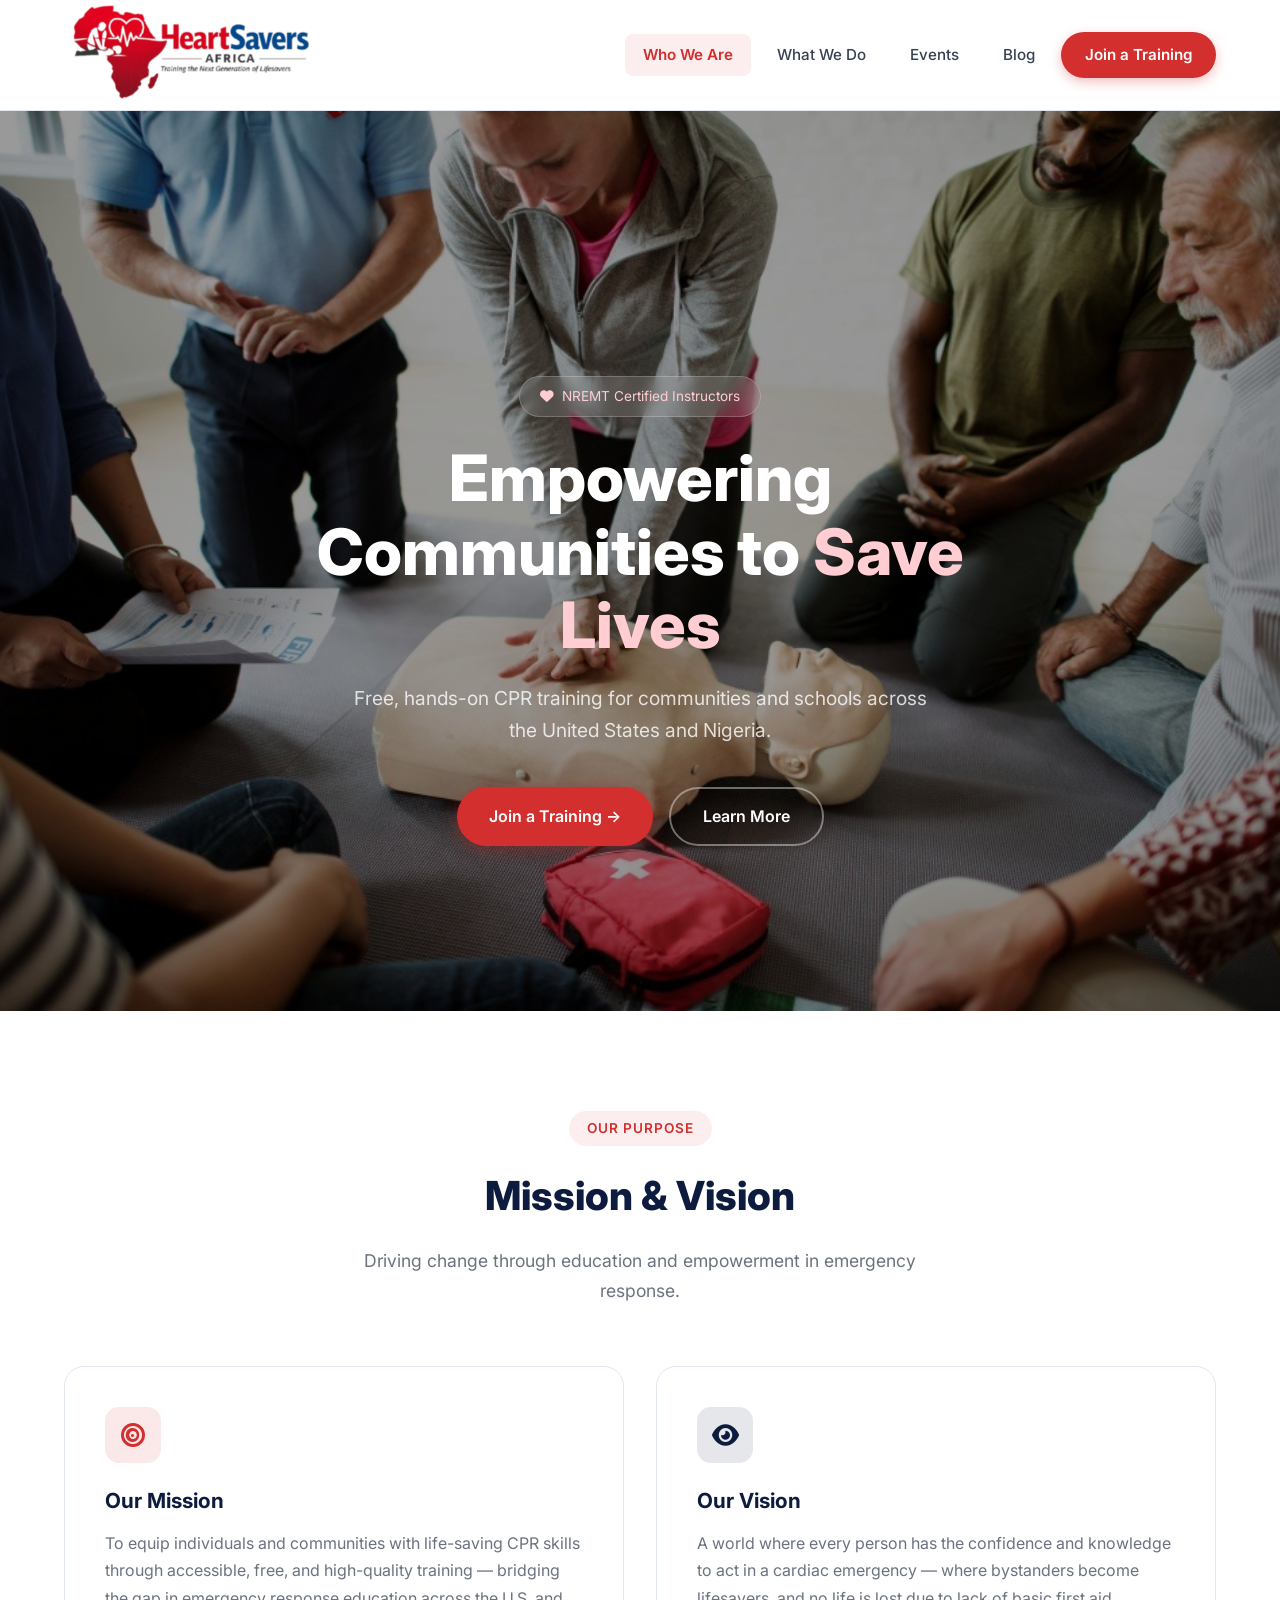
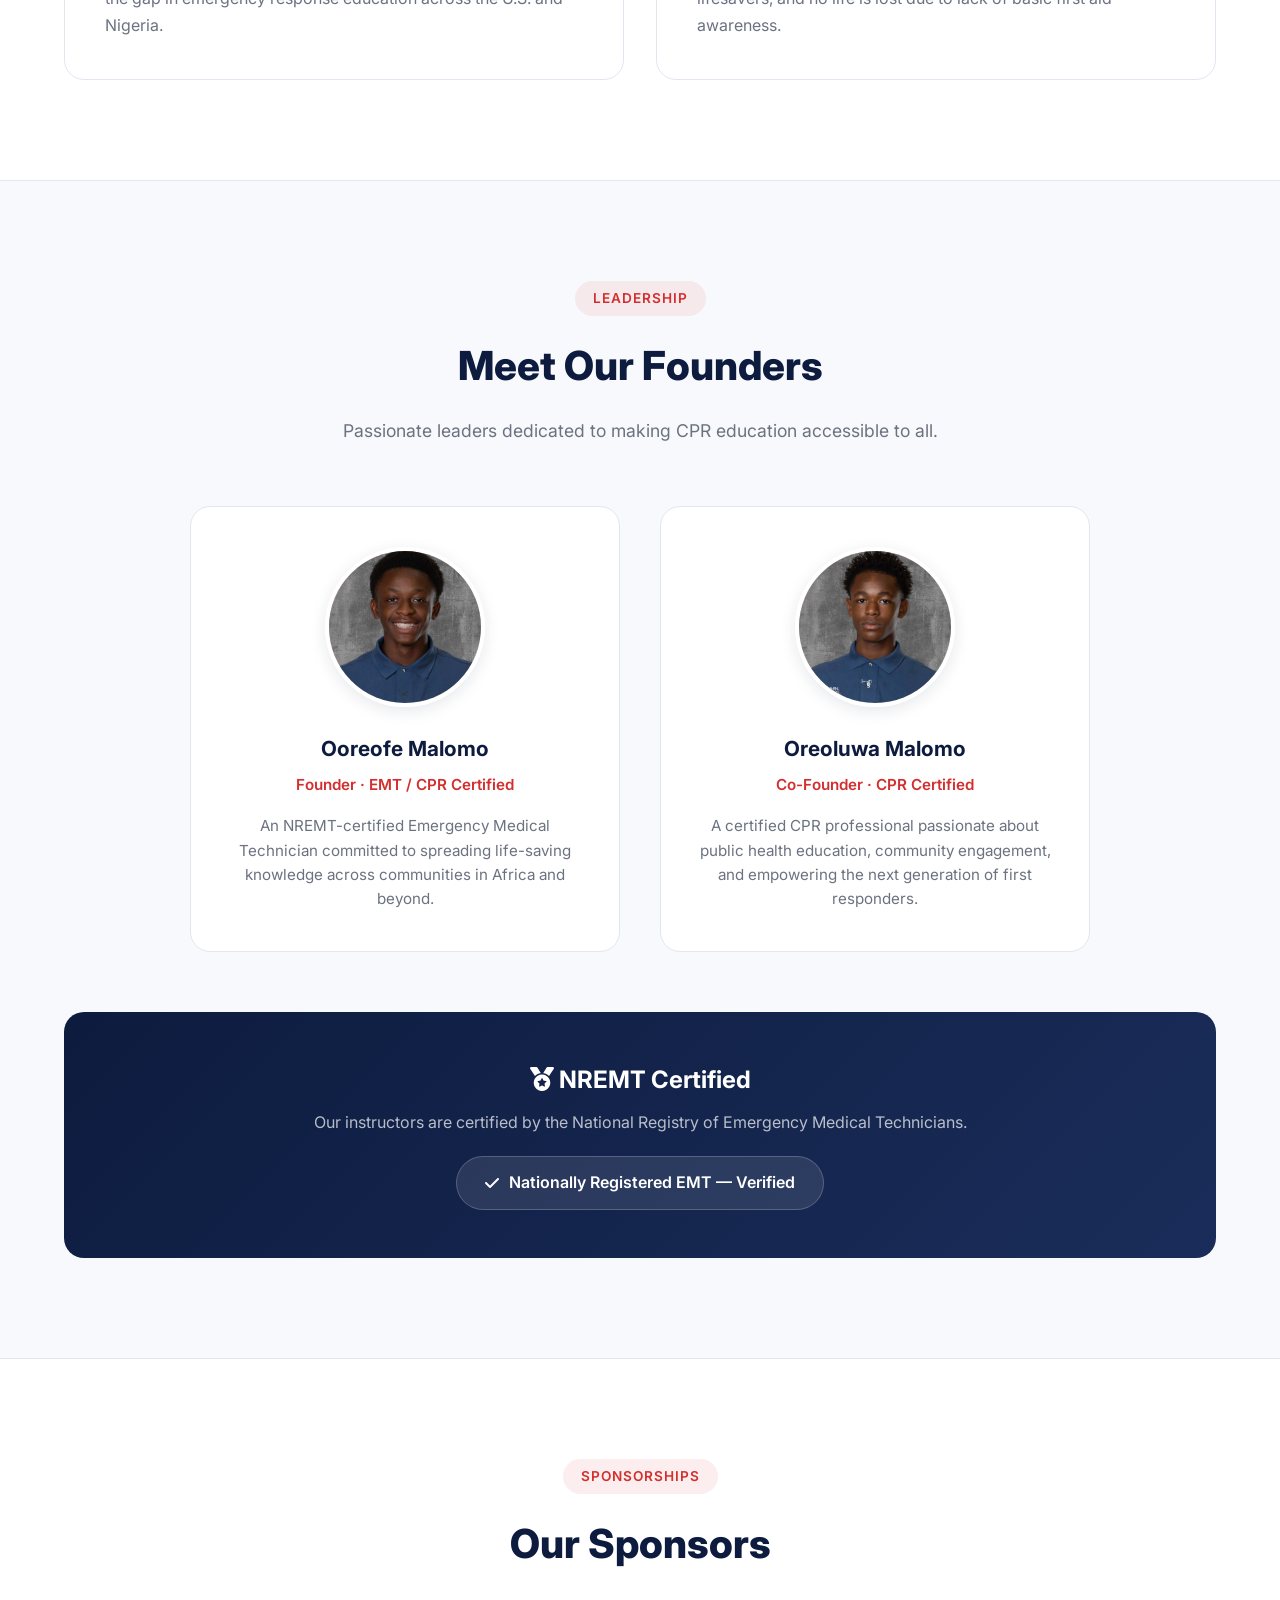
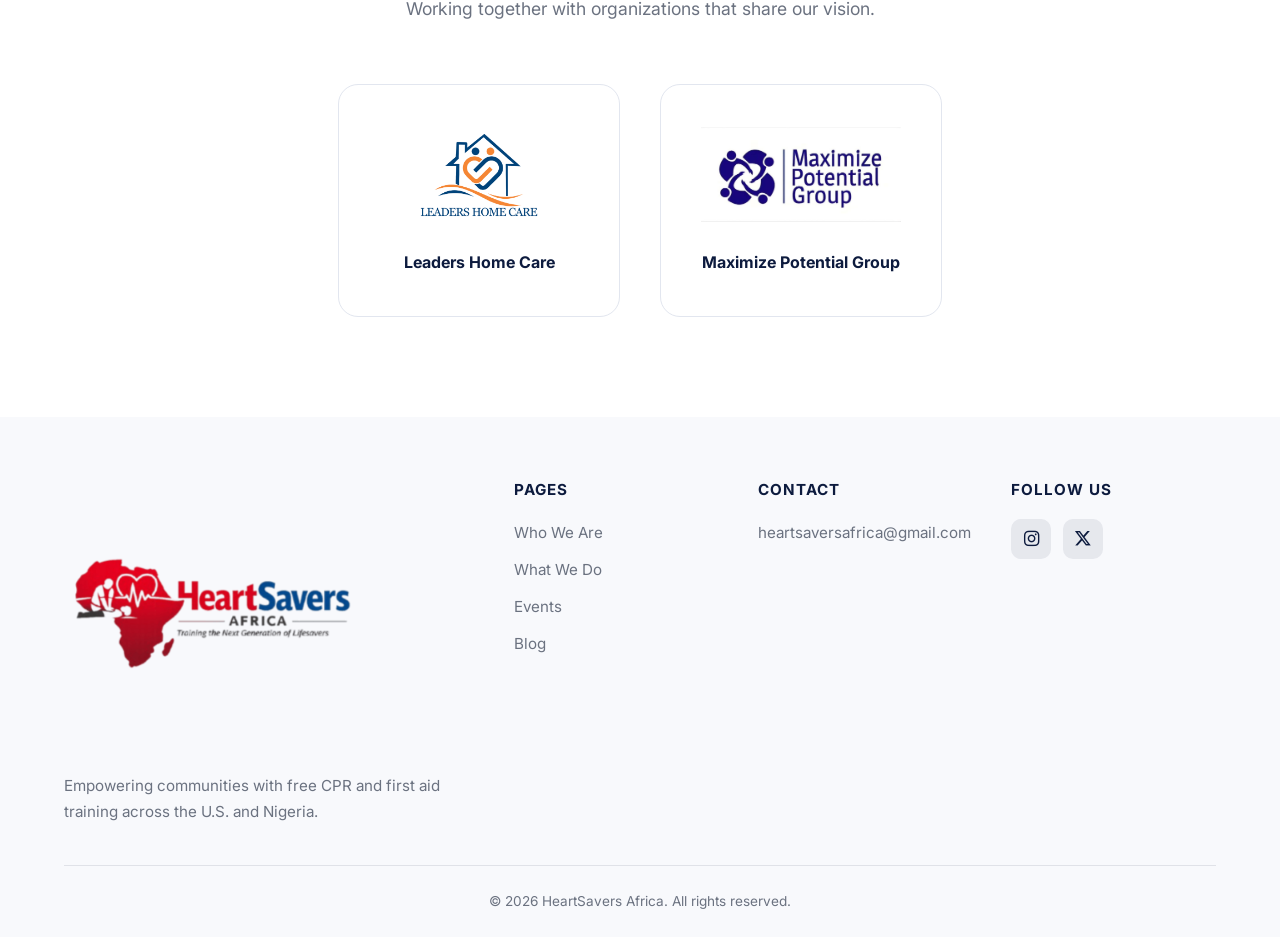
==== index.html @ 08adbbc7 "Update footer theme to light, increase logo sizes, update founder role" ====
<!DOCTYPE html>
<html lang="en">
<head>
  <meta charset="UTF-8">
  <meta name="viewport" content="width=device-width, initial-scale=1.0">
  <title>HeartSavers Africa — Empowering Communities to Save Lives</title>
  <meta name="description" content="HeartSavers Africa empowers communities with free CPR and first aid training across the U.S. and Nigeria. Join us in saving lives.">
  <link rel="stylesheet" href="css/style.css">
  <link rel="icon" href="assets/images/logo.png" type="image/png">
  <link rel="stylesheet" href="https://cdnjs.cloudflare.com/ajax/libs/font-awesome/6.5.2/css/all.min.css">
</head>
<body>

  <!-- NAVBAR -->
  <nav class="navbar" id="navbar">
    <div class="nav-container">
      <a href="index.html" class="nav-logo"><img src="assets/images/logo.png" alt="HeartSavers Africa Logo"></a>
      <div class="nav-links" id="navLinks">
        <a href="index.html" class="active">Who We Are</a>
        <a href="whatwedo.html">What We Do</a>
        <a href="events.html">Events</a>
        <a href="blog.html">Blog</a>
        <a href="events.html" class="nav-cta">Join a Training</a>
      </div>
      <button class="hamburger" id="hamburger" aria-label="Toggle menu">
        <span></span><span></span><span></span>
      </button>
    </div>
  </nav>
  <div class="mobile-overlay" id="mobileOverlay"></div>

  <!-- HERO -->
  <section class="hero" id="hero">
    <div class="hero-content">
      <div class="hero-badge"><i class="fa-solid fa-heart"></i> NREMT Certified Instructors</div>
      <h1>Empowering Communities to <span>Save Lives</span></h1>
      <p>Free, hands-on CPR training for communities and schools across the United States and Nigeria.</p>
      <div class="hero-buttons">
        <a href="events.html" class="btn btn-primary">Join a Training →</a>
        <a href="whatwedo.html" class="btn btn-outline">Learn More</a>
      </div>
    </div>
  </section>

  <!-- MISSION & VISION -->
  <section class="section" id="mission">
    <div class="container">
      <div class="section-header fade-up">
        <span class="label">Our Purpose</span>
        <h2>Mission & Vision</h2>
        <p>Driving change through education and empowerment in emergency response.</p>
      </div>
      <div class="mission-grid">
        <div class="mission-card fade-up">
          <div class="mission-icon red"><i class="fa-solid fa-bullseye"></i></div>
          <h3>Our Mission</h3>
          <p>To equip individuals and communities with life-saving CPR skills through accessible, free, and high-quality training — bridging the gap in emergency response education across the U.S. and Nigeria.</p>
        </div>
        <div class="mission-card fade-up">
          <div class="mission-icon navy"><i class="fa-solid fa-eye"></i></div>
          <h3>Our Vision</h3>
          <p>A world where every person has the confidence and knowledge to act in a cardiac emergency — where bystanders become lifesavers, and no life is lost due to lack of basic first aid awareness.</p>
        </div>
      </div>
    </div>
  </section>

  <!-- FOUNDERS -->
  <section class="section section-alt" id="founders">
    <div class="container">
      <div class="section-header fade-up">
        <span class="label">Leadership</span>
        <h2>Meet Our Founders</h2>
        <p>Passionate leaders dedicated to making CPR education accessible to all.</p>
      </div>
      <div class="founders-grid">
        <div class="founder-card fade-up">
          <div class="founder-photo">
            <img src="assets/images/Ooreofe2.jpg" alt="Ooreofe Malomo">
          </div>
          <h3>Ooreofe Malomo</h3>
          <div class="role">Founder · EMT / CPR Certified</div>
          <p>An NREMT-certified Emergency Medical Technician committed to spreading life-saving knowledge across communities in Africa and beyond.</p>
        </div>
        <div class="founder-card fade-up">
          <div class="founder-photo">
            <img src="assets/images/Ore2.jpg" alt="Oreoluwa Malomo">
          </div>
          <h3>Oreoluwa Malomo</h3>
          <div class="role">Co-Founder · CPR Certified</div>
          <p>A certified CPR professional passionate about public health education, community engagement, and empowering the next generation of first responders.</p>
        </div>
      </div>

      <!-- NREMT CERTIFICATION -->
      <div class="cert-banner fade-up">
        <h3><i class="fa-solid fa-medal"></i> NREMT Certified</h3>
        <p>Our instructors are certified by the National Registry of Emergency Medical Technicians.</p>
        <div class="cert-badge"><i class="fa-solid fa-check"></i> Nationally Registered EMT — Verified</div>
      </div>
    </div>
  </section>

  <!-- SPONSORS -->
  <section class="section" id="partners">
    <div class="container">
      <div class="section-header fade-up">
        <span class="label">Sponsorships</span>
        <h2>Our Sponsors</h2>
        <p>Working together with organizations that share our vision.</p>
      </div>
      <div class="partners-grid">
        <div class="partner-card fade-up">
          <div class="partner-logo">
            <img src="assets/images/leaders-homecare-logo.png" alt="Leaders Home Care Logo">
          </div>
          <h4>Leaders Home Care</h4>
        </div>
        <div class="partner-card fade-up">
          <div class="partner-logo">
            <img src="assets/images/mpg-logo.jpg" alt="Maximize Potential Group Logo">
          </div>
          <h4>Maximize Potential Group</h4>
        </div>
      </div>
    </div>
  </section>

  <!-- FOOTER -->
  <footer class="footer">
    <div class="container">
      <div class="footer-grid">
        <div class="footer-brand">
          <img src="assets/images/logo.png" alt="HeartSavers Africa">
          <p>Empowering communities with free CPR and first aid training across the U.S. and Nigeria.</p>
        </div>
        <div>
          <h4>Pages</h4>
          <ul>
            <li><a href="index.html">Who We Are</a></li>
            <li><a href="whatwedo.html">What We Do</a></li>
            <li><a href="events.html">Events</a></li>
            <li><a href="blog.html">Blog</a></li>
          </ul>
        </div>
        <div>
          <h4>Contact</h4>
          <ul>
            <li><a href="mailto:heartsaversafrica@gmail.com">heartsaversafrica@gmail.com</a></li>
          </ul>
        </div>
        <div>
          <h4>Follow Us</h4>
          <div class="social-links">
            <a href="https://www.instagram.com/heartsaversafrica/" target="_blank" rel="noopener noreferrer" aria-label="Instagram"><i class="fa-brands fa-instagram"></i></a>
            <a href="https://x.com/HeartSaversHQ" target="_blank" rel="noopener noreferrer" aria-label="Twitter/X"><i class="fa-brands fa-x-twitter"></i></a>
          </div>
        </div>
      </div>
      <div class="footer-bottom">
        <p>&copy; 2026 HeartSavers Africa. All rights reserved.</p>
      </div>
    </div>
  </footer>

  <script src="js/main.js"></script>
</body>
</html>
---- css/style.css ----
@import url('https://fonts.googleapis.com/css2?family=Inter:wght@300;400;500;600;700;800;900&display=swap');

:root {
  --red: #D32F2F;
  --red-dark: #B71C1C;
  --red-light: #FFCDD2;
  --navy: #0D1B3E;
  --navy-light: #1A2D5A;
  --white: #FFFFFF;
  --off-white: #F8F9FC;
  --gray-100: #F1F3F8;
  --gray-200: #E2E6EF;
  --gray-300: #C5CAD6;
  --gray-500: #6B7280;
  --gray-700: #374151;
  --shadow-sm: 0 1px 3px rgba(13,27,62,0.08);
  --shadow-md: 0 4px 16px rgba(13,27,62,0.1);
  --shadow-lg: 0 8px 32px rgba(13,27,62,0.12);
  --shadow-xl: 0 16px 48px rgba(13,27,62,0.16);
  --radius: 12px;
  --radius-lg: 20px;
  --transition: 0.3s cubic-bezier(0.4,0,0.2,1);
}

*, *::before, *::after {
   box-sizing: border-box;
   margin: 0;
   padding: 0; 
  }

html { 
  scroll-behavior: smooth; 
}

body {
  font-family: 'Inter', sans-serif;
  color: var(--navy);
  background: var(--white);
  line-height: 1.7;
  overflow-x: hidden;
}

a { 
   text-decoration: none;
   color: inherit;
   }

ul { 
  list-style: none; 
}

img {
   max-width: 100%;
   display: block;
   }

.container { 
  max-width: 1200px;
   margin: 0 auto;
    padding: 0 24px;
   }

/* ─── NAVBAR ─── */
.navbar {
  position: static;
  top: 0;
  left: 0;
  right: 0;
  z-index: 1000;
  background: rgba(255,255,255,0.92);
  backdrop-filter: blur(16px);
  border-bottom: 1px solid var(--gray-200);
  transition: var(--transition);
}

.navbar.scrolled {
   box-shadow: var(--shadow-md);
   }

.nav-container {
  max-width: 1200px;
  margin: 0 auto;
  padding: 0 24px;
  display: flex;
  align-items: center;
  justify-content: space-between;
  height: 110px;
}

.nav-logo img {
   height: 240px;
   width: auto;
}

.nav-links {
   display: flex;
   gap: 8px;
   align-items: center;
}

.nav-links a {
  padding: 8px 18px;
  border-radius: 8px;
  font-weight: 500;
  font-size: 0.95rem;
  color: var(--gray-700);
  transition: var(--transition);
  position: relative;
}

.nav-links a:hover {
   color: var(--red);
   background: var(--red-light);
  }

.nav-links a.active {
   color: var(--red);
   font-weight: 600;
   background: rgba(211,47,47,0.08);
  }

.nav-cta {
  background: var(--red);
  color: var(--white) !important;
  padding: 10px 24px !important;
  border-radius: 50px !important;
  font-weight: 600 !important;
  box-shadow: 0 4px 12px rgba(211,47,47,0.3);
}

.nav-cta:hover { 
  background: var(--red-dark) !important;
  transform: translateY(-1px);
 }

.hamburger {
  display: none;
  flex-direction: column;
  gap: 5px;
  cursor: pointer;
  background: none;
  border: none;
  padding: 8px;
  z-index: 1001;
}

.hamburger span {
  display: block;
  width: 24px;
  height: 2.5px;
  background: var(--navy);
  border-radius: 2px;
  transition: var(--transition);
}

.hamburger.active span:nth-child(1) {
  transform: rotate(45deg) translate(5px,5px);
}

.hamburger.active span:nth-child(2) {
   opacity: 0;
 }

.hamburger.active span:nth-child(3) {
   transform: rotate(-45deg) translate(5px,-5px);
}

/* ─── HERO ─── */
.hero {
  min-height: 100vh;
  display: flex;
  align-items: center;
  background: url('../assets/images/hero-cpr-training.jpg') center/cover no-repeat;
  position: relative;
  overflow: hidden;
  padding-top: 100px;
}

.hero::before {
  content: '';
  position: absolute;
  inset: 0;
  background: rgba(0,0,0,0.4);
}

.hero::after {
  display: none;
 }

.hero-content {
   position: relative;
   z-index: 2;
   text-align: center;
   max-width: 800px;
   margin: 0 auto;
   padding: 60px 24px;
}

.hero-badge {
  display: inline-flex;
  align-items: center;
  gap: 8px;
  background: rgba(255,255,255,0.12);
  border: 1px solid rgba(255,255,255,0.2);
  padding: 8px 20px;
  border-radius: 50px;
  font-size: 0.85rem;
  color: var(--red-light);
  margin-bottom: 24px;
  backdrop-filter: blur(8px);
}

.hero h1 {
  font-size: clamp(2.5rem, 5vw, 4rem);
  font-weight: 800;
  color: var(--white);
  line-height: 1.15;
  margin-bottom: 20px;
}

.hero h1 span {
   color: var(--red-light); 
  }

.hero p {
   font-size: 1.2rem;
   color: rgba(255,255,255,0.8);
   margin-bottom: 40px;
   max-width: 600px;
   margin-left: auto;
   margin-right: auto;
   }

.hero-buttons {
  display: flex;
  gap: 16px;
  justify-content: center;
  flex-wrap: wrap; 
}

/* ─── BUTTONS ─── */
.btn {
  display: inline-flex;
  align-items: center;
  gap: 8px;
  padding: 14px 32px;
  border-radius: 50px;
  font-weight: 600;
  font-size: 1rem;
  cursor: pointer;
  transition: var(--transition);
  border: none;
  font-family: inherit;
}

.btn-primary {
  background: var(--red); color: var(--white);
  box-shadow: 0 4px 16px rgba(211,47,47,0.35);
}
.btn-primary:hover { background: var(--red-dark); transform: translateY(-2px); box-shadow: 0 6px 24px rgba(211,47,47,0.4); }
.btn-outline {
  background: transparent; color: var(--white); border: 2px solid rgba(255,255,255,0.4);
}
.btn-outline:hover { background: rgba(255,255,255,0.1); border-color: var(--white); }
.btn-navy { background: var(--navy); color: var(--white); box-shadow: 0 4px 16px rgba(13,27,62,0.3); }
.btn-navy:hover { background: var(--navy-light); transform: translateY(-2px); }

/* ─── SECTIONS ─── */
.section { padding: 100px 0; border-bottom: 1px solid var(--gray-200); }
.section:last-of-type { border-bottom: none; }
.section-alt { background: var(--off-white); }
.section-header { text-align: center; margin-bottom: 60px; }
.section-header .label {
  display: inline-block; background: rgba(211,47,47,0.08); color: var(--red);
  padding: 6px 18px; border-radius: 50px; font-size: 0.85rem; font-weight: 600;
  margin-bottom: 16px; text-transform: uppercase; letter-spacing: 1px;
}
.section-header h2 { font-size: clamp(1.8rem, 3.5vw, 2.5rem); font-weight: 800; margin-bottom: 16px; }
.section-header p { color: var(--gray-500); font-size: 1.1rem; max-width: 600px; margin: 0 auto; }

/* ─── MISSION ─── */
.mission-grid { display: grid; grid-template-columns: 1fr 1fr; gap: 32px; }
.mission-card {
  background: var(--white); border-radius: var(--radius-lg); padding: 40px;
  border: 1px solid var(--gray-200); transition: var(--transition);
}
.mission-card:hover { transform: translateY(-4px); box-shadow: var(--shadow-lg); }
.mission-icon {
  width: 56px; height: 56px; border-radius: 14px; display: flex; align-items: center;
  justify-content: center; font-size: 1.5rem; margin-bottom: 20px;
}
.mission-icon.red { background: rgba(211,47,47,0.1); color: var(--red); }
.mission-icon.navy { background: rgba(13,27,62,0.1); color: var(--navy); }
.mission-card h3 { font-size: 1.3rem; font-weight: 700; margin-bottom: 12px; }
.mission-card p { color: var(--gray-500); }

/* ─── FOUNDERS ─── */
.founders-grid { display: grid; grid-template-columns: repeat(auto-fit, minmax(300px, 1fr)); gap: 40px; max-width: 900px; margin: 0 auto; }
.founder-card {
  background: var(--white); border: 1px solid var(--gray-200); border-radius: var(--radius-lg);
  padding: 40px 32px; text-align: center; transition: var(--transition);
  display: flex; flex-direction: column; align-items: center;
}
.founder-card:hover { transform: translateY(-6px); box-shadow: var(--shadow-lg); border-color: var(--navy-light); }
.founder-photo {
  width: 160px; height: 160px; border-radius: 50%; margin: 0 auto 24px;
  background: linear-gradient(135deg, var(--red-light), var(--gray-200));
  display: flex; align-items: center; justify-content: center;
  border: 4px solid var(--white); box-shadow: var(--shadow-md);
  overflow: hidden;
}
.founder-photo img {
  width: 100%; height: 100%; object-fit: cover;
}
.founder-card h3 { font-size: 1.3rem; font-weight: 700; margin-bottom: 6px; color: var(--navy); }
.founder-card .role { color: var(--red); font-weight: 600; font-size: 0.95rem; margin-bottom: 16px; }
.founder-card p { color: var(--gray-500); font-size: 0.95rem; line-height: 1.6; }

/* ─── NREMT BADGE ─── */
.cert-banner {
  background: linear-gradient(135deg, var(--navy), var(--navy-light));
  border-radius: var(--radius-lg); padding: 48px; text-align: center; color: var(--white);
  margin-top: 60px;
}
.cert-banner h3 { font-size: 1.5rem; margin-bottom: 8px; }
.cert-banner p { color: rgba(255,255,255,0.7); }
.cert-badge {
  display: inline-flex; align-items: center; gap: 10px;
  background: rgba(255,255,255,0.1); border: 1px solid rgba(255,255,255,0.2);
  padding: 12px 28px; border-radius: 50px; margin-top: 20px; font-weight: 600;
}

/* ─── PARTNERS ─── */
.partners-grid { display: flex; gap: 40px; justify-content: center; flex-wrap: wrap; }
.partner-card {
  background: var(--white); border: 1px solid var(--gray-200); border-radius: var(--radius-lg);
  padding: 40px; text-align: center; transition: var(--transition); min-width: 280px;
  display: flex; flex-direction: column; align-items: center; justify-content: center;
}
.partner-card:hover { transform: translateY(-6px); box-shadow: var(--shadow-lg); border-color: var(--navy-light); }
.partner-logo {
  height: 100px; width: 200px; margin: 0 auto 24px;
  display: flex; align-items: center; justify-content: center;
}
.partner-logo img {
  max-width: 100%; max-height: 100%; object-fit: contain;
}
.partner-card h4 { font-weight: 700; color: var(--navy); }

/* ─── FEATURE CARDS ─── */
.features-grid { display: grid; grid-template-columns: repeat(3, 1fr); gap: 28px; }
.feature-card {
  background: var(--white); border: 1px solid var(--gray-200); border-radius: var(--radius-lg);
  padding: 36px; text-align: center; transition: var(--transition); position: relative; overflow: hidden;
}
.feature-card::before {
  content: ''; position: absolute; top: 0; left: 0; right: 0; height: 4px;
  background: linear-gradient(90deg, var(--red), var(--navy));
  transform: scaleX(0); transition: var(--transition); transform-origin: left;
}
.feature-card:hover::before { transform: scaleX(1); }
.feature-card:hover { transform: translateY(-6px); box-shadow: var(--shadow-lg); }
.feature-icon {
  width: 64px; height: 64px; border-radius: 16px;
  background: linear-gradient(135deg, rgba(211,47,47,0.1), rgba(13,27,62,0.05));
  display: flex; align-items: center; justify-content: center;
  margin: 0 auto 20px; font-size: 1.8rem;
}
.feature-card h3 { font-size: 1.15rem; font-weight: 700; margin-bottom: 10px; }
.feature-card p { color: var(--gray-500); font-size: 0.95rem; }

/* ─── NOTICE ─── */
.notice-box {
  background: rgba(211,47,47,0.05); border: 2px solid rgba(211,47,47,0.15);
  border-radius: var(--radius); padding: 24px 32px; display: flex; align-items: flex-start;
  gap: 16px; margin-top: 48px;
}
.notice-box .icon { font-size: 1.5rem; flex-shrink: 0; margin-top: 2px; }
.notice-box h4 { font-weight: 700; margin-bottom: 4px; color: var(--red-dark); }
.notice-box p { color: var(--gray-500); font-size: 0.95rem; }

/* ─── EVENTS ─── */
.events-grid { display: grid; grid-template-columns: repeat(auto-fit, minmax(320px, 1fr)); gap: 28px; }
.event-card {
  background: var(--white); border: 1px solid var(--gray-200); border-radius: var(--radius-lg);
  overflow: hidden; transition: var(--transition);
}
.event-card:hover { transform: translateY(-4px); box-shadow: var(--shadow-lg); }
.event-date-bar {
  background: linear-gradient(135deg, var(--red), var(--red-dark)); color: var(--white);
  padding: 16px 24px; display: flex; align-items: center; gap: 12px;
}
.event-date-bar .day { font-size: 2rem; font-weight: 800; line-height: 1; }
.event-date-bar .month { font-size: 0.85rem; text-transform: uppercase; font-weight: 600; letter-spacing: 1px; }
.event-details { padding: 24px; }
.event-details h3 { font-size: 1.15rem; font-weight: 700; margin-bottom: 12px; }
.event-meta { display: flex; flex-direction: column; gap: 8px; margin-bottom: 20px; }
.event-meta span { display: flex; align-items: center; gap: 8px; color: var(--gray-500); font-size: 0.9rem; }
.event-details .btn { width: 100%; justify-content: center; }

/* ─── SURVEY SECTION ─── */
.survey-section { margin-top: 80px; }
.surveys-grid { display: grid; grid-template-columns: 1fr 1fr; gap: 32px; }
.survey-card {
  background: var(--white); border: 1px solid var(--gray-200); border-radius: var(--radius-lg);
  overflow: hidden;
}
.survey-card h3 {
  padding: 20px 24px; font-size: 1.1rem; font-weight: 700;
  border-bottom: 1px solid var(--gray-200); display: flex; align-items: center; gap: 10px;
}
.survey-card iframe { width: 100%; height: 500px; border: none; }

/* ─── BLOG ─── */
.blog-grid { display: grid; grid-template-columns: repeat(auto-fit, minmax(340px, 1fr)); gap: 28px; }
.blog-card {
  background: var(--white); border: 1px solid var(--gray-200); border-radius: var(--radius-lg);
  overflow: hidden; transition: var(--transition);
}
.blog-card:hover { transform: translateY(-4px); box-shadow: var(--shadow-lg); }
.blog-thumb {
  height: 200px; background: linear-gradient(135deg, var(--red-light), var(--gray-200));
  display: flex; align-items: center; justify-content: center; font-size: 3rem; overflow: hidden;
}
.blog-thumb img { width: 100%; height: 100%; object-fit: cover; }
.blog-body { padding: 24px; }
.blog-body .date { color: var(--red); font-size: 0.85rem; font-weight: 600; margin-bottom: 8px; }
.blog-body h3 { font-size: 1.15rem; font-weight: 700; margin-bottom: 10px; line-height: 1.4; }
.blog-body p { color: var(--gray-500); font-size: 0.95rem; margin-bottom: 20px; }
.blog-body .btn { padding: 10px 24px; font-size: 0.9rem; }

/* ─── BLOG POST ─── */
.blog-post-header {
  padding-top: 140px; padding-bottom: 60px;
  background: linear-gradient(135deg, var(--navy), var(--navy-light));
  color: var(--white);
}
.blog-post-header .date { color: var(--red-light); font-weight: 600; font-size: 0.9rem; margin-bottom: 12px; }
.blog-post-header h1 { font-size: clamp(1.8rem, 3.5vw, 2.5rem); font-weight: 800; margin-bottom: 16px; }
.blog-post-header p { color: rgba(255,255,255,0.7); font-size: 1.05rem; }
.blog-post-content { padding: 60px 0; }
.blog-post-content .article { max-width: 720px; margin: 0 auto; }
.blog-post-content .article h2 { font-size: 1.5rem; font-weight: 700; margin: 32px 0 16px; }
.blog-post-content .article p { color: var(--gray-700); margin-bottom: 20px; font-size: 1.05rem; }
.blog-post-content .article ul { padding-left: 24px; margin-bottom: 20px; }
.blog-post-content .article ul li { color: var(--gray-700); margin-bottom: 8px; list-style: disc; font-size: 1.05rem; }
.blog-post-content .article blockquote {
  border-left: 4px solid var(--red); padding: 20px 24px; margin: 28px 0;
  background: var(--off-white); border-radius: 0 var(--radius) var(--radius) 0;
  font-style: italic; color: var(--gray-700);
}
.back-link {
  display: inline-flex; align-items: center; gap: 8px; color: var(--red);
  font-weight: 600; margin-bottom: 32px; transition: var(--transition);
}
.back-link:hover { gap: 12px; }

/* ─── PAGE HEADERS ─── */
.page-header {
  padding: 140px 0 60px;
  background: linear-gradient(135deg, var(--navy), var(--navy-light));
  text-align: center; color: var(--white);
}
.page-header h1 { font-size: clamp(2rem, 4vw, 3rem); font-weight: 800; margin-bottom: 12px; }
.page-header p { color: rgba(255,255,255,0.7); font-size: 1.1rem; }

/* ─── FOOTER ─── */
.footer {
  background: var(--off-white); color: var(--navy); padding: 60px 0 0;
}
.footer-grid {
  display: grid; grid-template-columns: 2fr 1fr 1fr 1fr; gap: 40px;
  padding-bottom: 40px; border-bottom: 1px solid rgba(13,27,62,0.1);
}
.footer-brand p { color: var(--gray-500); margin-top: 16px; font-size: 0.95rem; }
.footer-brand img { height: 280px; }
.footer h4 { font-size: 0.95rem; font-weight: 700; margin-bottom: 16px; text-transform: uppercase; letter-spacing: 1px; color: var(--navy); }
.footer ul li { margin-bottom: 10px; }
.footer ul li a { color: var(--gray-500); transition: var(--transition); font-size: 0.95rem; }
.footer ul li a:hover { color: var(--red); }
.social-links { display: flex; gap: 12px; }
.social-links a {
  width: 40px; height: 40px; border-radius: 10px; color: var(--navy);
  background: rgba(13,27,62,0.08); display: flex; align-items: center;
  justify-content: center; transition: var(--transition); font-size: 1.1rem;
}
.social-links a:hover { background: var(--red); color: var(--white); transform: translateY(-2px); }
.footer-bottom {
  padding: 24px 0; text-align: center; color: var(--gray-500); font-size: 0.85rem;
}

/* ─── ANIMATIONS ─── */
.fade-up {
  opacity: 0; transform: translateY(30px);
  transition: opacity 0.6s ease, transform 0.6s ease;
}
.fade-up.visible { opacity: 1; transform: translateY(0); }

/* ─── RESPONSIVE ─── */
@media (max-width: 968px) {
  .nav-links {
    position: fixed; top: 0; right: -100%; width: 80%; max-width: 360px; height: 100vh;
    background: var(--white); flex-direction: column; padding: 100px 32px 32px;
    box-shadow: var(--shadow-xl); transition: var(--transition); gap: 4px;
  }
  .nav-links.open { right: 0; }
  .nav-links a { width: 100%; padding: 14px 18px; font-size: 1.05rem; }
  .hamburger { display: flex; }
  .mission-grid, .founders-grid, .surveys-grid { grid-template-columns: 1fr; }
  .features-grid { grid-template-columns: 1fr 1fr; }
  .footer-grid { grid-template-columns: 1fr 1fr; }
}

@media (max-width: 640px) {
  .section { padding: 60px 0; }
  .features-grid, .blog-grid { grid-template-columns: 1fr; }
  .hero-buttons { flex-direction: column; align-items: center; }
  .footer-grid { grid-template-columns: 1fr; }
  .events-grid { grid-template-columns: 1fr; }
}

.mobile-overlay {
  position: fixed; top: 0; left: 0; right: 0; bottom: 0;
  background: rgba(0,0,0,0.5); z-index: 998; opacity: 0;
  pointer-events: none; transition: var(--transition);
}
.mobile-overlay.active { opacity: 1; pointer-events: auto; }
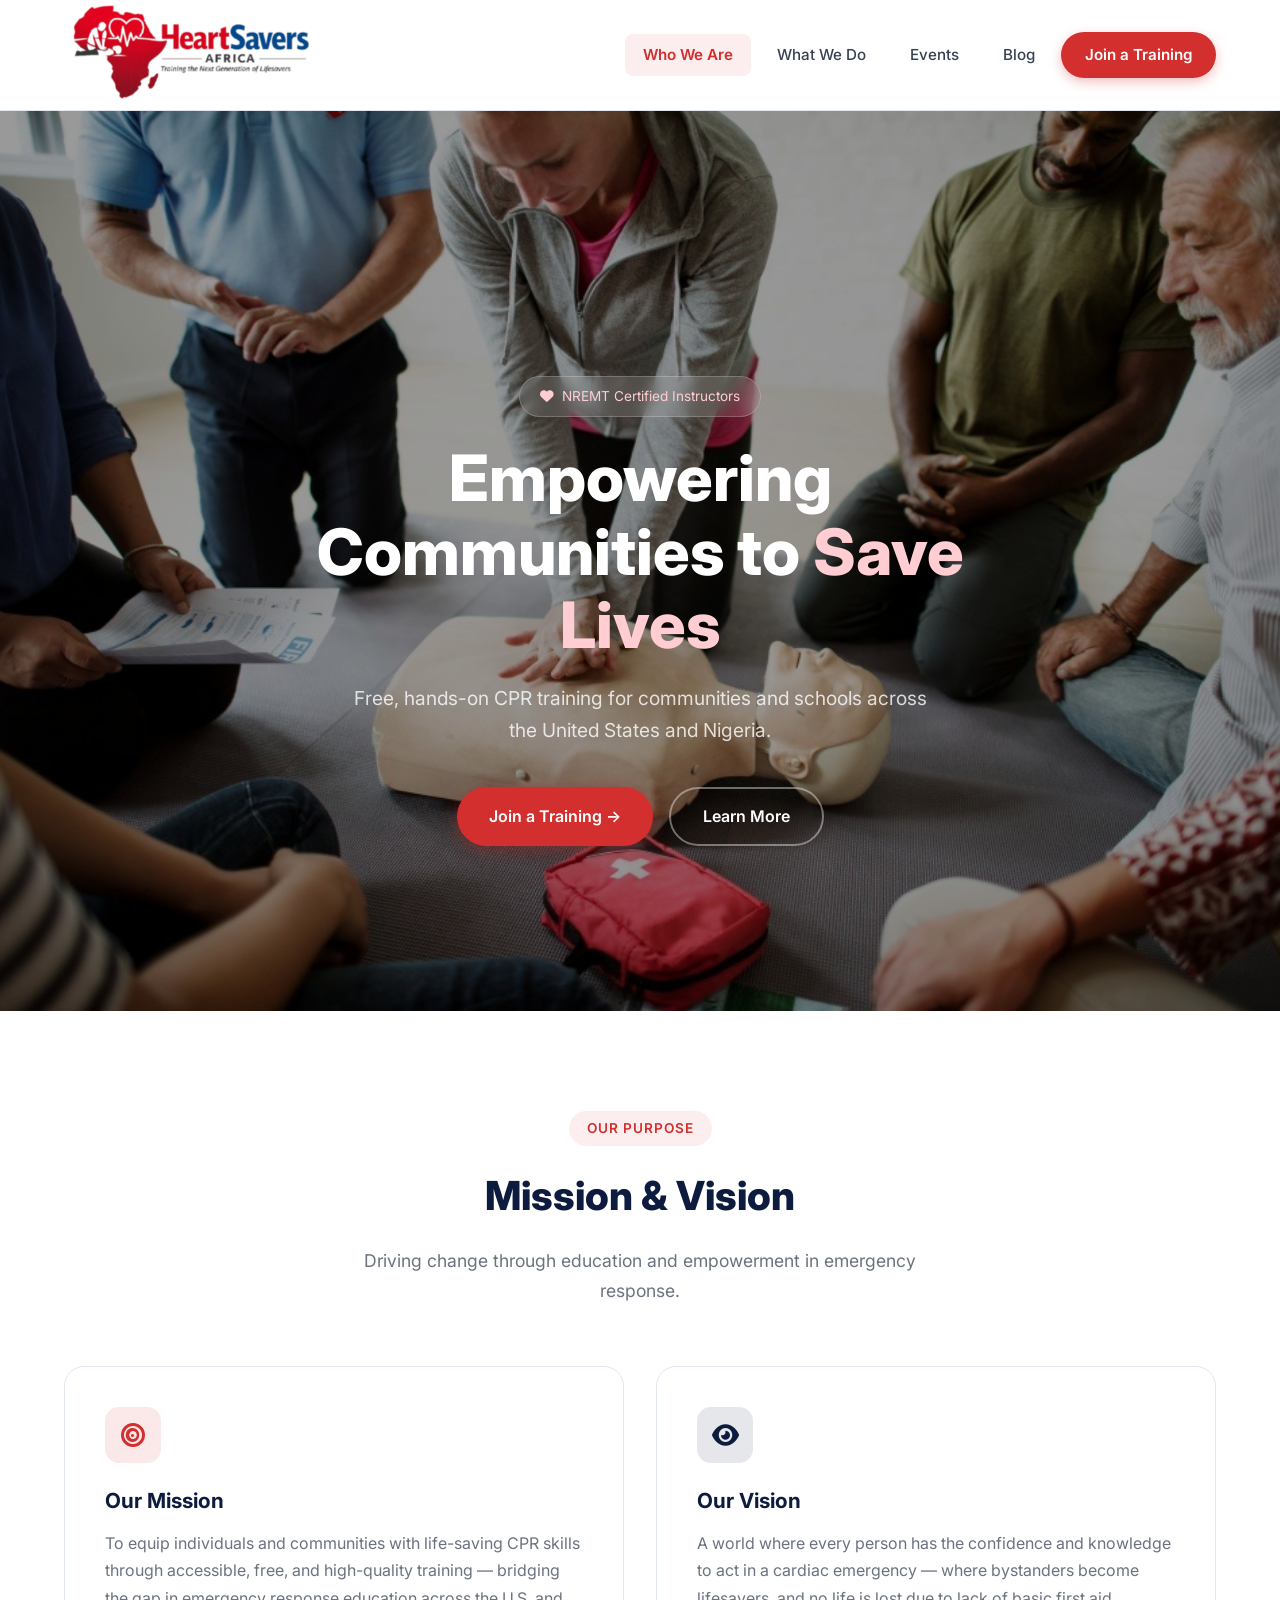
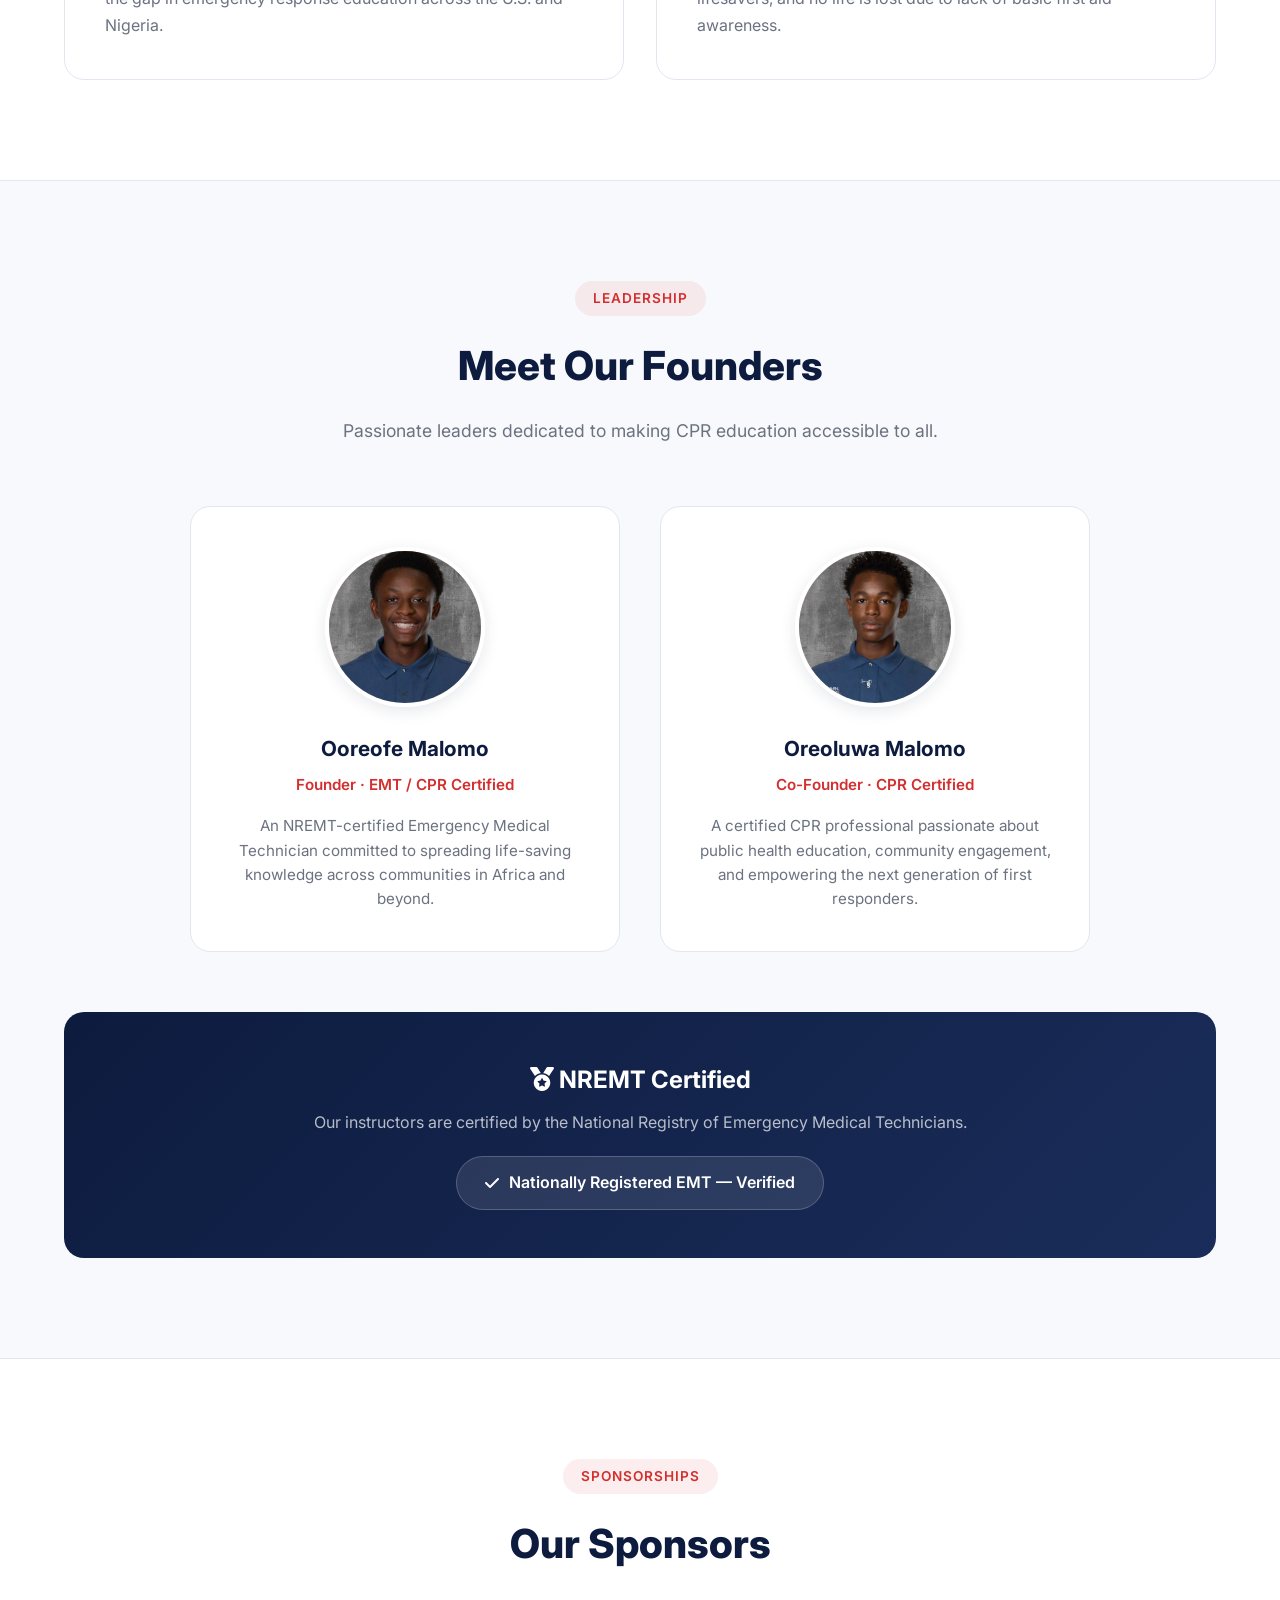
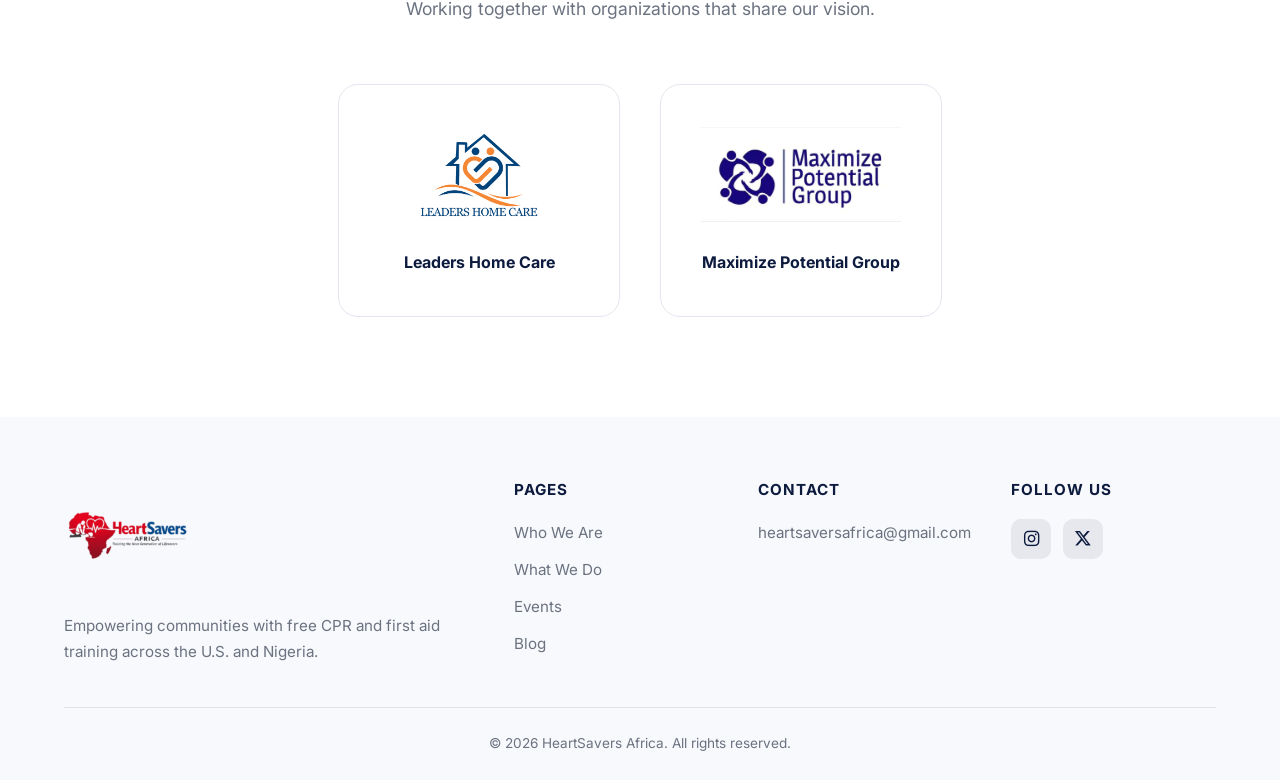
==== commit 82e93742: "Force CSS cache refresh and fix footer logo responsiveness" ====
--- a/index.html
+++ b/index.html
@@ -5,7 +5,7 @@
   <meta name="viewport" content="width=device-width, initial-scale=1.0">
   <title>HeartSavers Africa — Empowering Communities to Save Lives</title>
   <meta name="description" content="HeartSavers Africa empowers communities with free CPR and first aid training across the U.S. and Nigeria. Join us in saving lives.">
-  <link rel="stylesheet" href="css/style.css">
+  <link rel="stylesheet" href="css/style.css?v=1.1">
   <link rel="icon" href="assets/images/logo.png" type="image/png">
   <link rel="stylesheet" href="https://cdnjs.cloudflare.com/ajax/libs/font-awesome/6.5.2/css/all.min.css">
 </head>
--- a/css/style.css
+++ b/css/style.css
@@ -473,7 +473,7 @@
   padding-bottom: 40px; border-bottom: 1px solid rgba(13,27,62,0.1);
 }
 .footer-brand p { color: var(--gray-500); margin-top: 16px; font-size: 0.95rem; }
-.footer-brand img { height: 280px; }
+.footer-brand img { height: 120px; max-width: 100%; object-fit: contain; }
 .footer h4 { font-size: 0.95rem; font-weight: 700; margin-bottom: 16px; text-transform: uppercase; letter-spacing: 1px; color: var(--navy); }
 .footer ul li { margin-bottom: 10px; }
 .footer ul li a { color: var(--gray-500); transition: var(--transition); font-size: 0.95rem; }
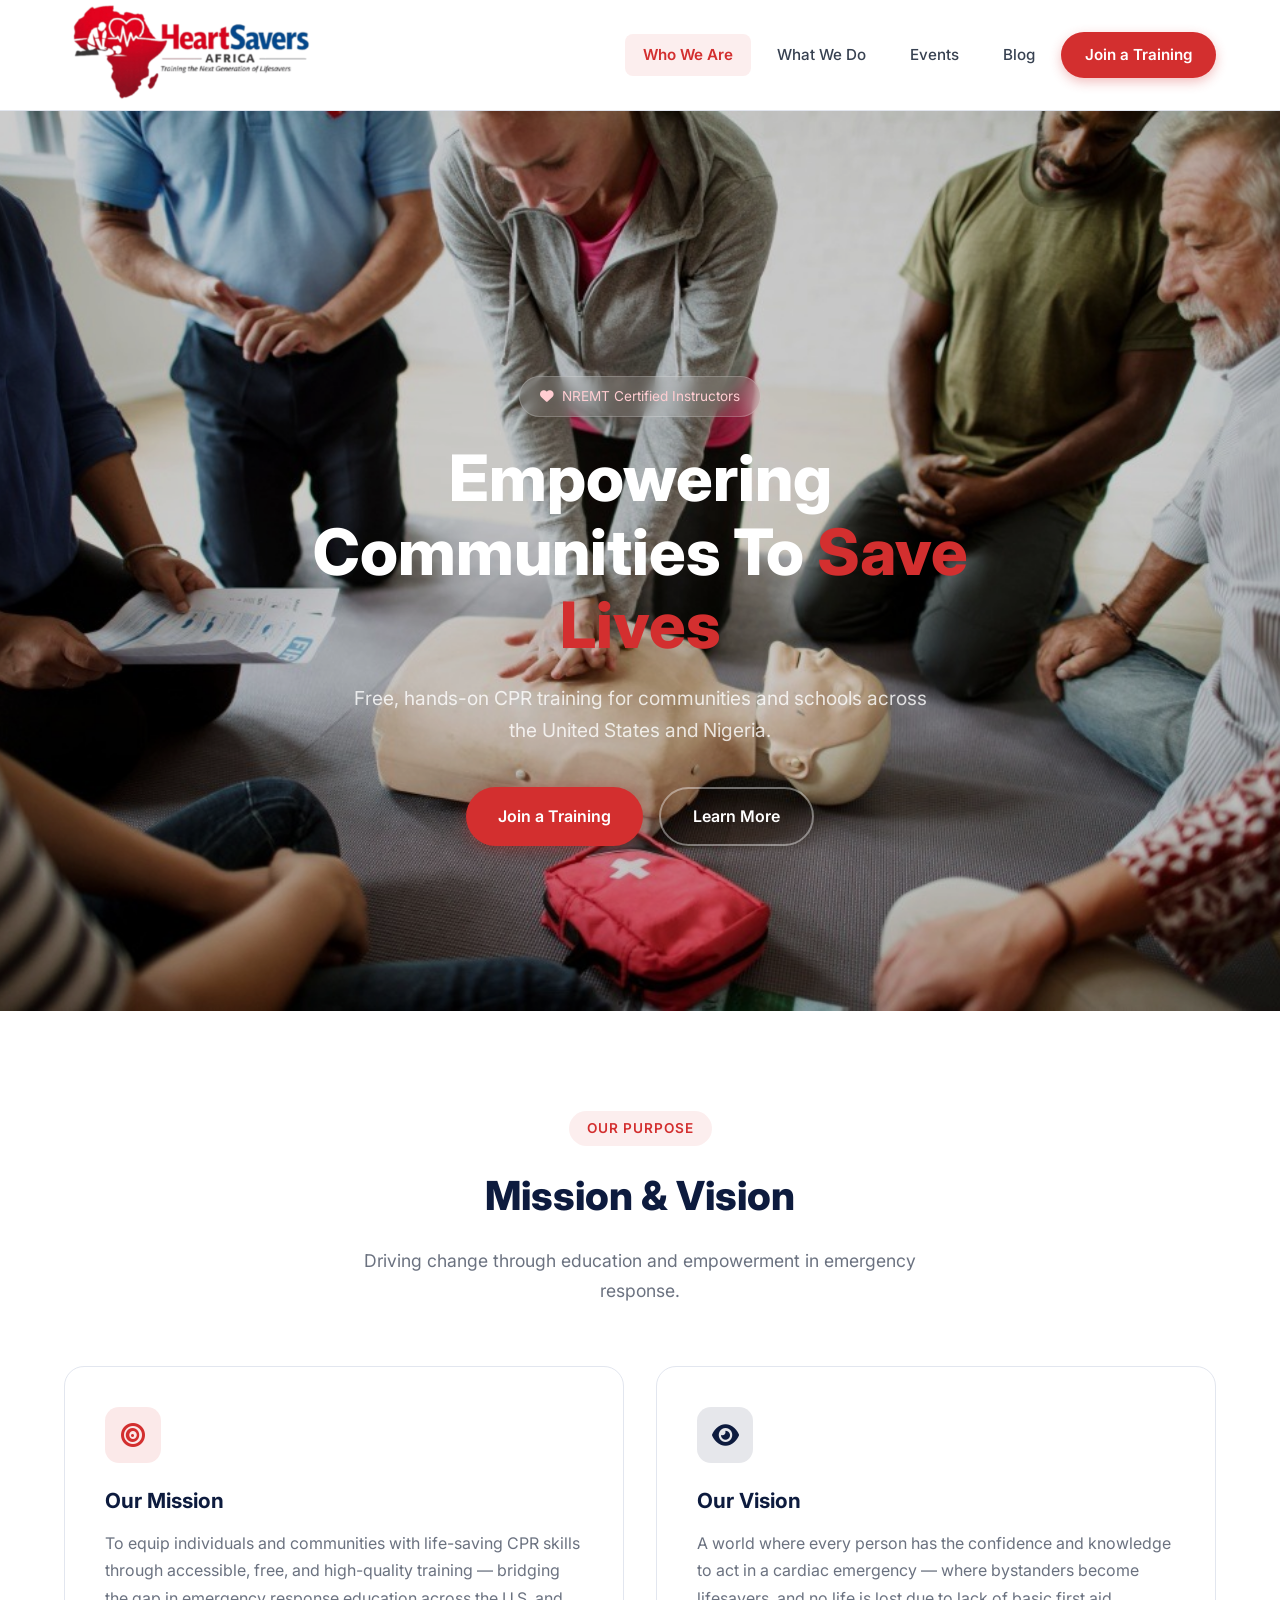
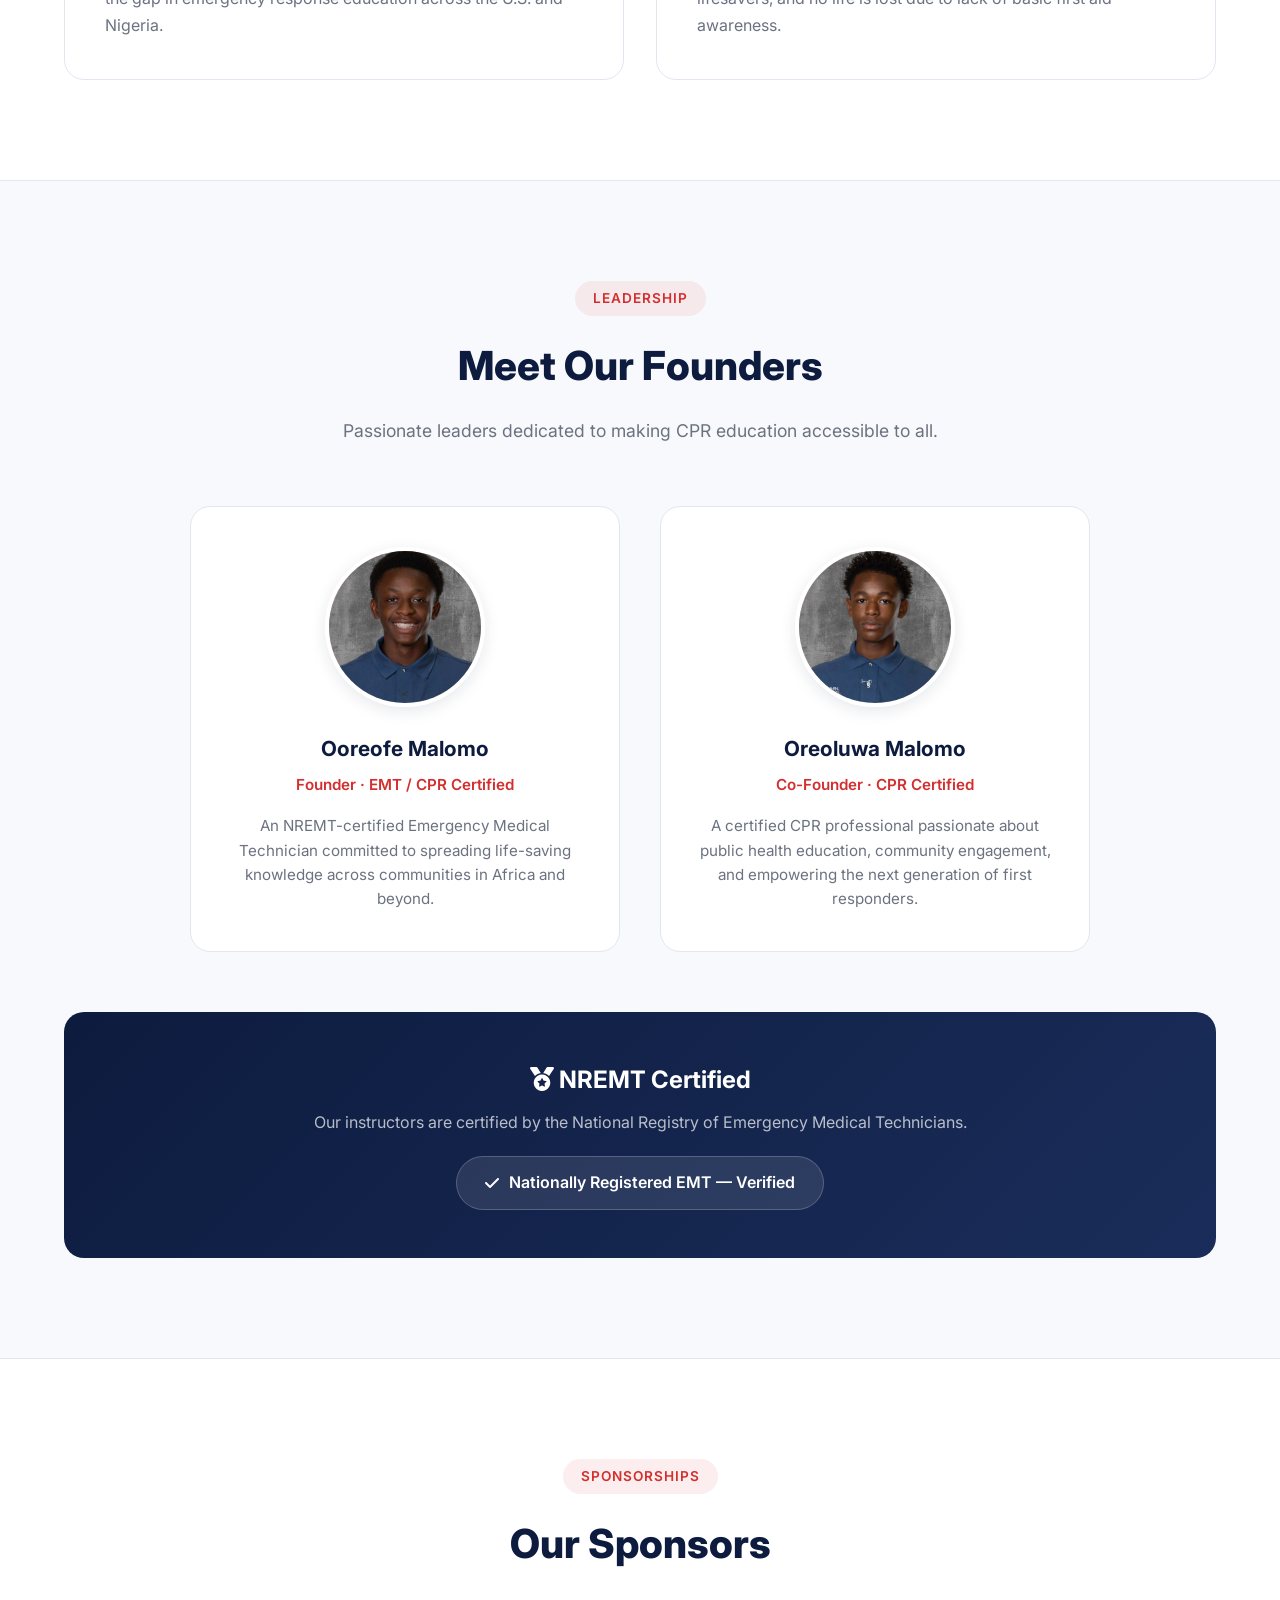
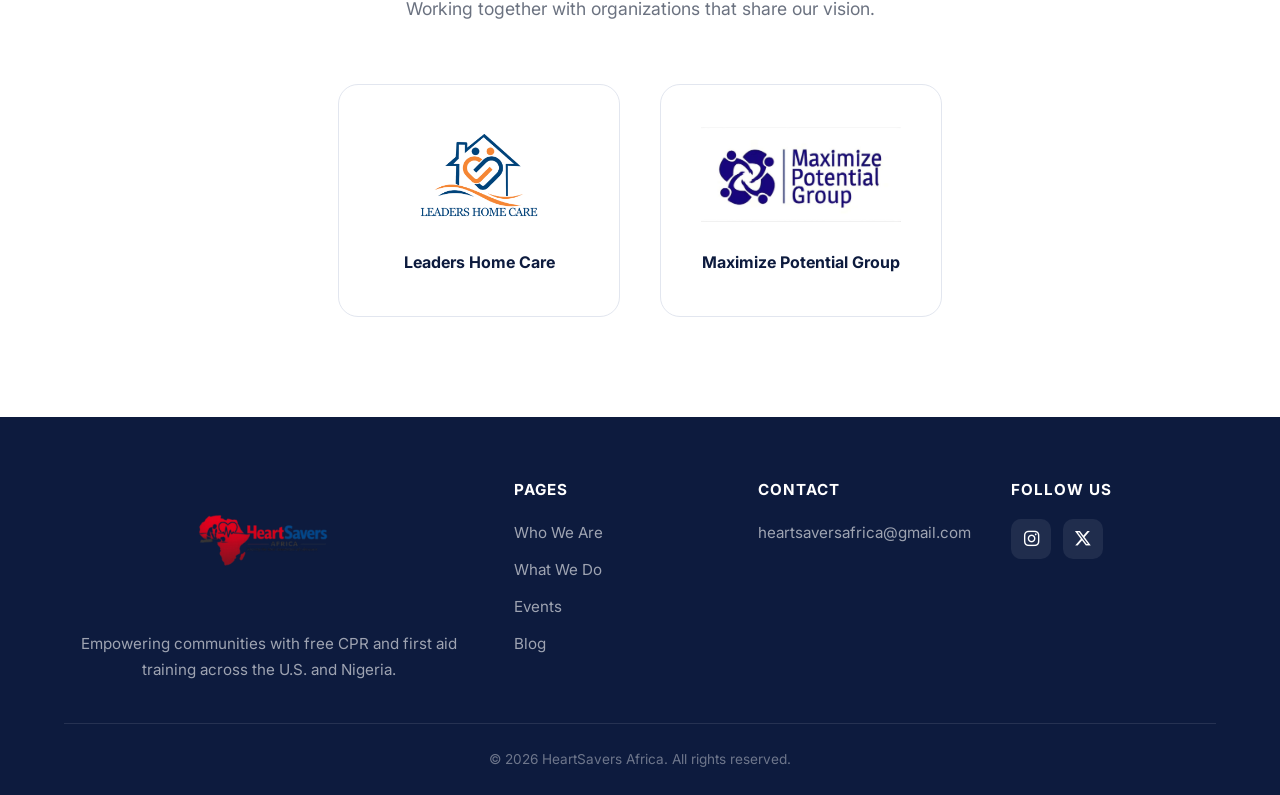
==== commit 6cc3977a: "Update footer color, hero text color, and blog images" ====
--- a/index.html
+++ b/index.html
@@ -33,10 +33,10 @@
   <section class="hero" id="hero">
     <div class="hero-content">
       <div class="hero-badge"><i class="fa-solid fa-heart"></i> NREMT Certified Instructors</div>
-      <h1>Empowering Communities to <span>Save Lives</span></h1>
+      <h1>Empowering Communities To <span>Save Lives</span></h1>
       <p>Free, hands-on CPR training for communities and schools across the United States and Nigeria.</p>
       <div class="hero-buttons">
-        <a href="events.html" class="btn btn-primary">Join a Training →</a>
+        <a href="events.html" class="btn btn-primary">Join a Training</a>
         <a href="whatwedo.html" class="btn btn-outline">Learn More</a>
       </div>
     </div>
--- a/css/style.css
+++ b/css/style.css
@@ -180,7 +180,7 @@
   content: '';
   position: absolute;
   inset: 0;
-  background: rgba(0,0,0,0.4);
+  background: rgba(0,0,0,0.2);
 }
 
 .hero::after {
@@ -219,7 +219,7 @@
 }
 
 .hero h1 span {
-   color: var(--red-light); 
+   color: var(--red); 
   }
 
 .hero p {
@@ -466,27 +466,28 @@
 
 /* ─── FOOTER ─── */
 .footer {
-  background: var(--off-white); color: var(--navy); padding: 60px 0 0;
+  background: var(--navy); color: var(--white); padding: 60px 0 0;
 }
 .footer-grid {
   display: grid; grid-template-columns: 2fr 1fr 1fr 1fr; gap: 40px;
-  padding-bottom: 40px; border-bottom: 1px solid rgba(13,27,62,0.1);
-}
-.footer-brand p { color: var(--gray-500); margin-top: 16px; font-size: 0.95rem; }
-.footer-brand img { height: 120px; max-width: 100%; object-fit: contain; }
-.footer h4 { font-size: 0.95rem; font-weight: 700; margin-bottom: 16px; text-transform: uppercase; letter-spacing: 1px; color: var(--navy); }
+  padding-bottom: 40px; border-bottom: 1px solid rgba(255,255,255,0.1);
+}
+.footer-brand { display: flex; flex-direction: column; align-items: center; text-align: center; }
+.footer-brand p { color: rgba(255,255,255,0.6); margin-top: 16px; font-size: 0.95rem; }
+.footer-brand img { height: 130px; margin-bottom: 8px; }
+.footer h4 { font-size: 0.95rem; font-weight: 700; margin-bottom: 16px; text-transform: uppercase; letter-spacing: 1px; }
 .footer ul li { margin-bottom: 10px; }
-.footer ul li a { color: var(--gray-500); transition: var(--transition); font-size: 0.95rem; }
-.footer ul li a:hover { color: var(--red); }
+.footer ul li a { color: rgba(255,255,255,0.6); transition: var(--transition); font-size: 0.95rem; }
+.footer ul li a:hover { color: var(--white); }
 .social-links { display: flex; gap: 12px; }
 .social-links a {
-  width: 40px; height: 40px; border-radius: 10px; color: var(--navy);
-  background: rgba(13,27,62,0.08); display: flex; align-items: center;
+  width: 40px; height: 40px; border-radius: 10px;
+  background: rgba(255,255,255,0.08); display: flex; align-items: center;
   justify-content: center; transition: var(--transition); font-size: 1.1rem;
 }
-.social-links a:hover { background: var(--red); color: var(--white); transform: translateY(-2px); }
+.social-links a:hover { background: var(--red); transform: translateY(-2px); }
 .footer-bottom {
-  padding: 24px 0; text-align: center; color: var(--gray-500); font-size: 0.85rem;
+  padding: 24px 0; text-align: center; color: rgba(255,255,255,0.4); font-size: 0.85rem;
 }
 
 /* ─── ANIMATIONS ─── */
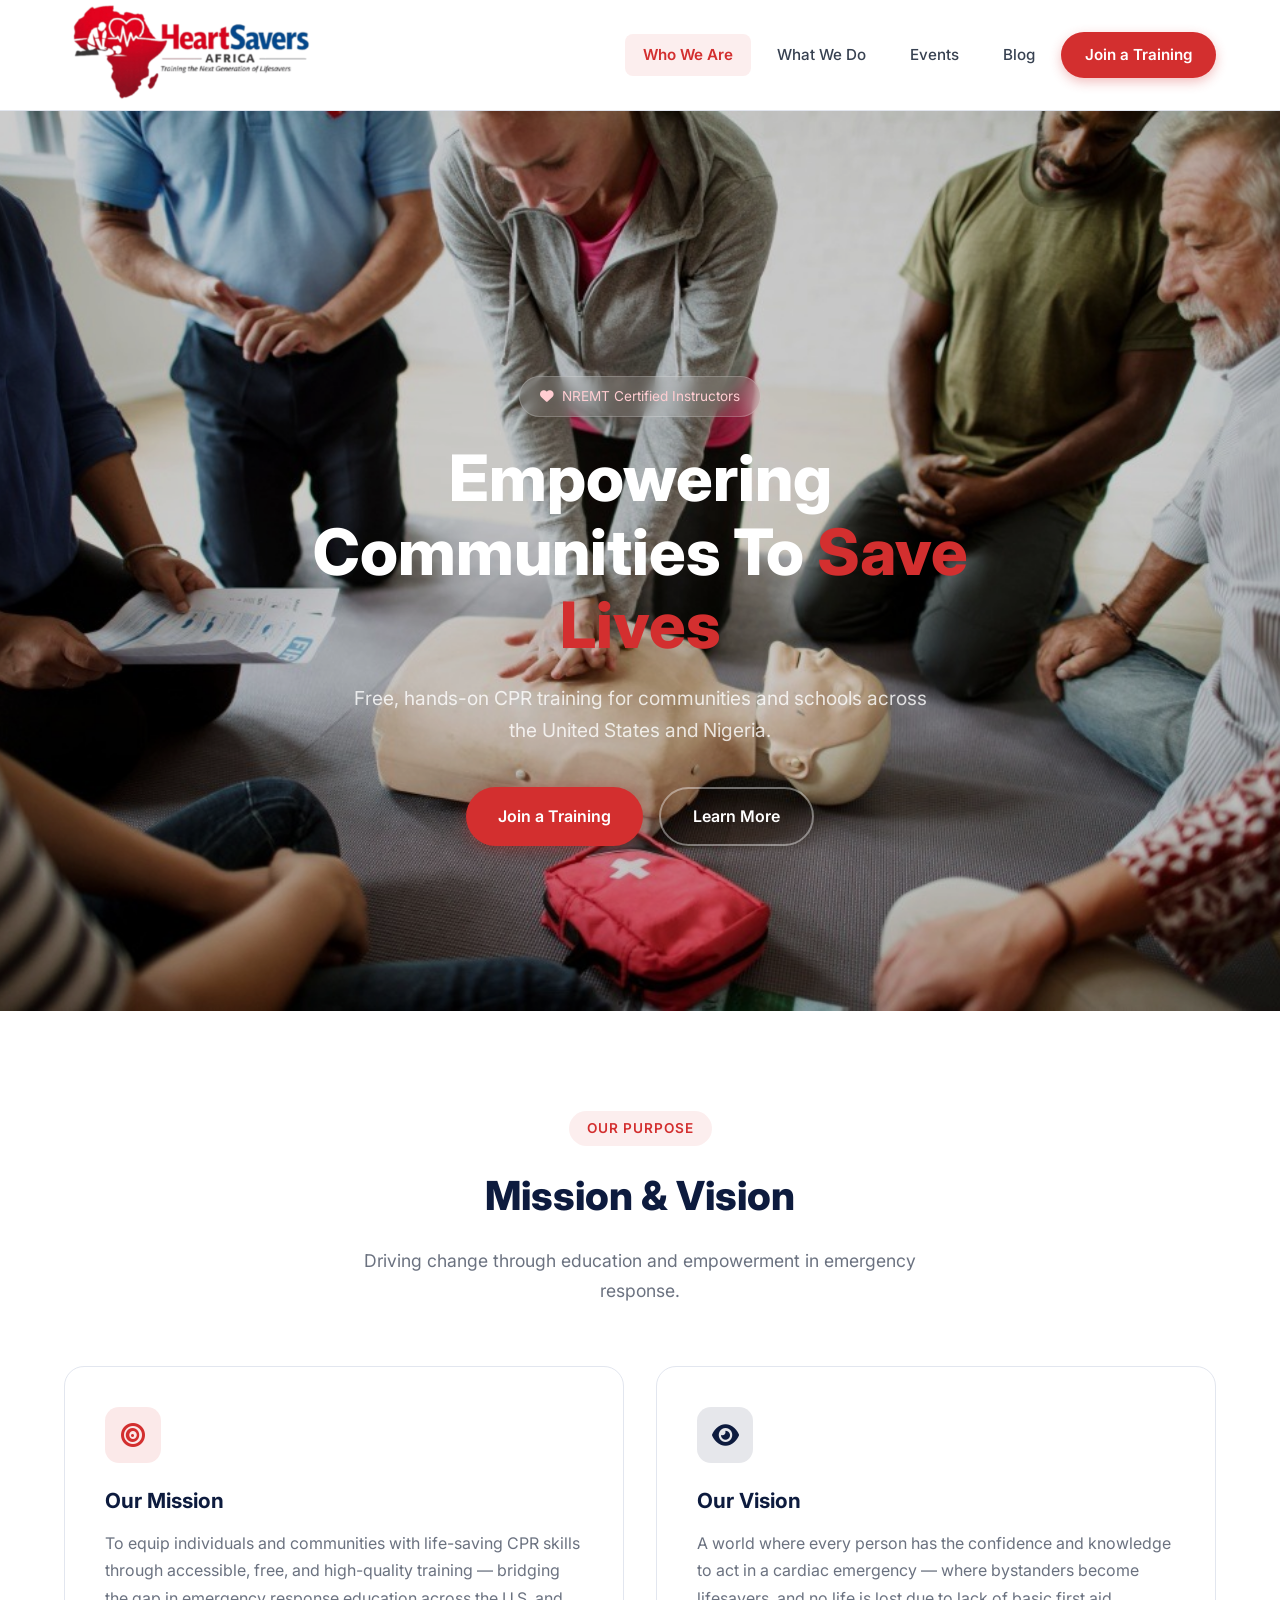
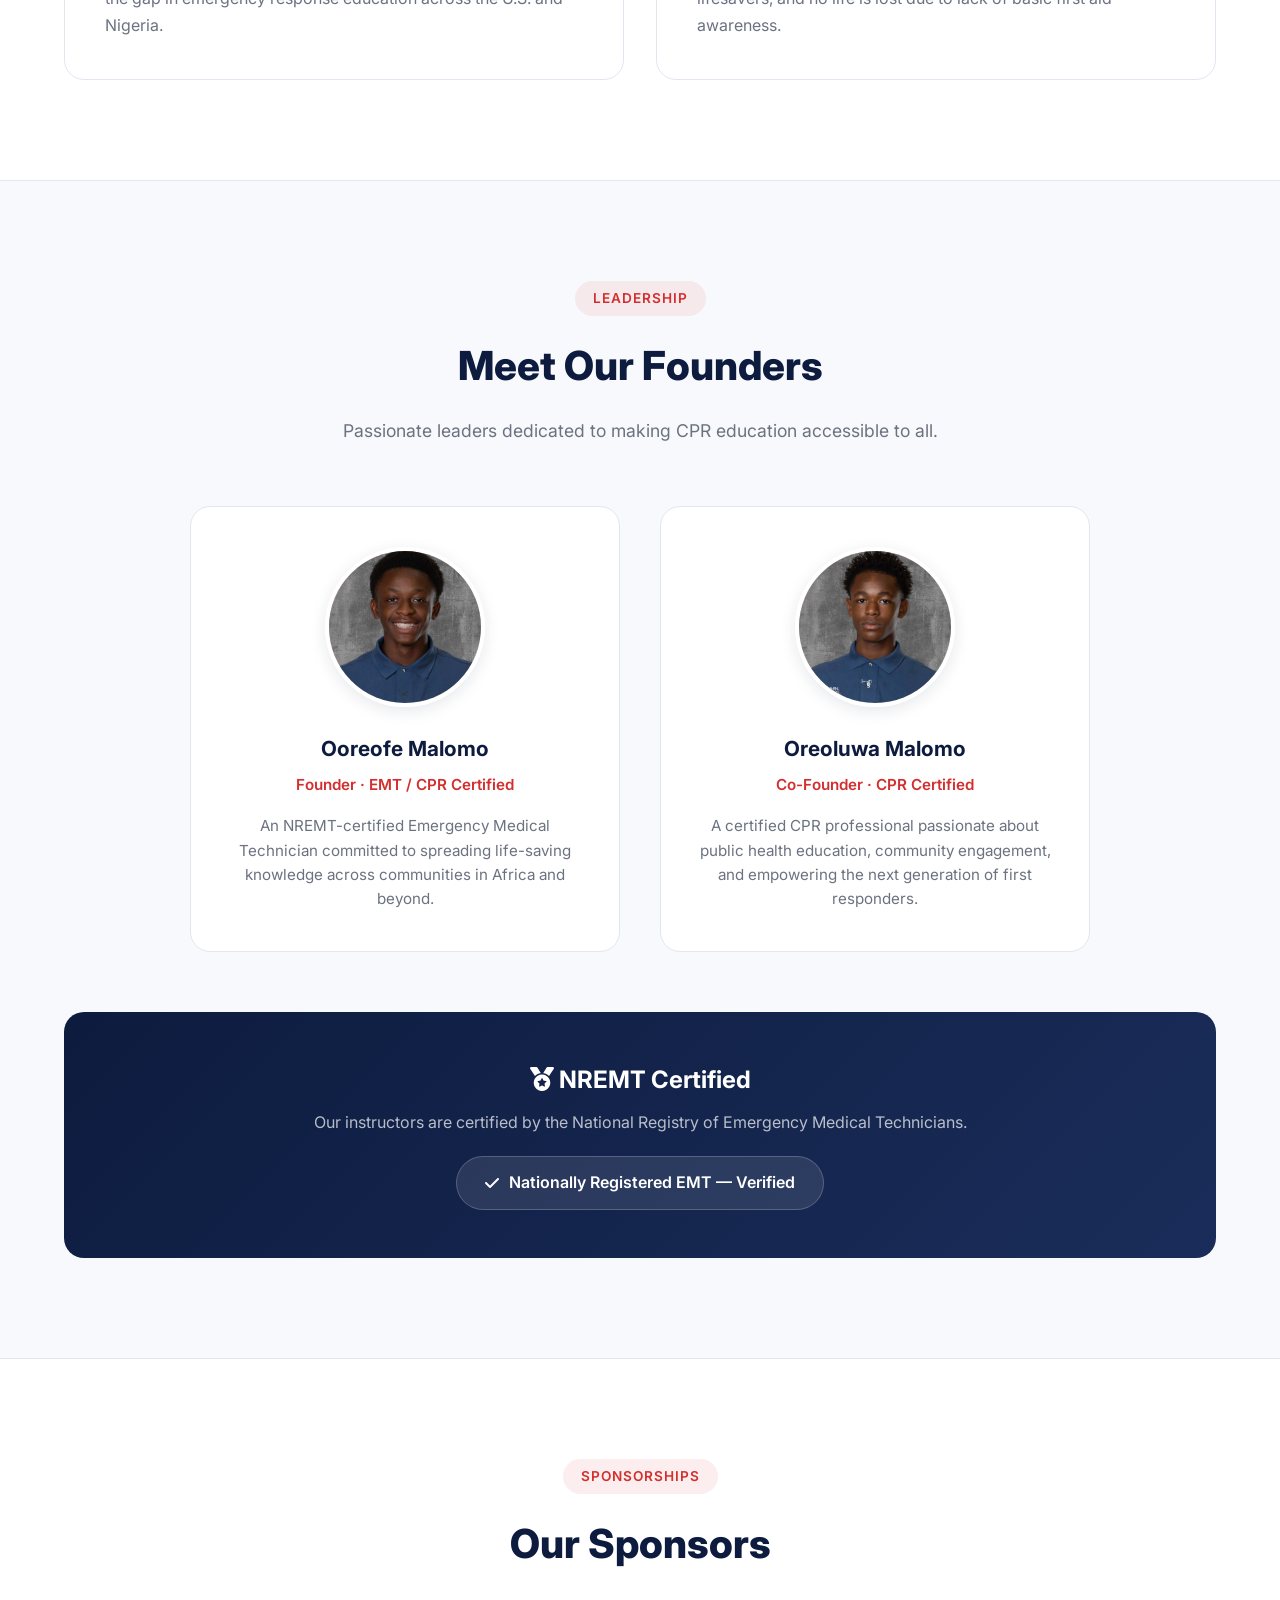
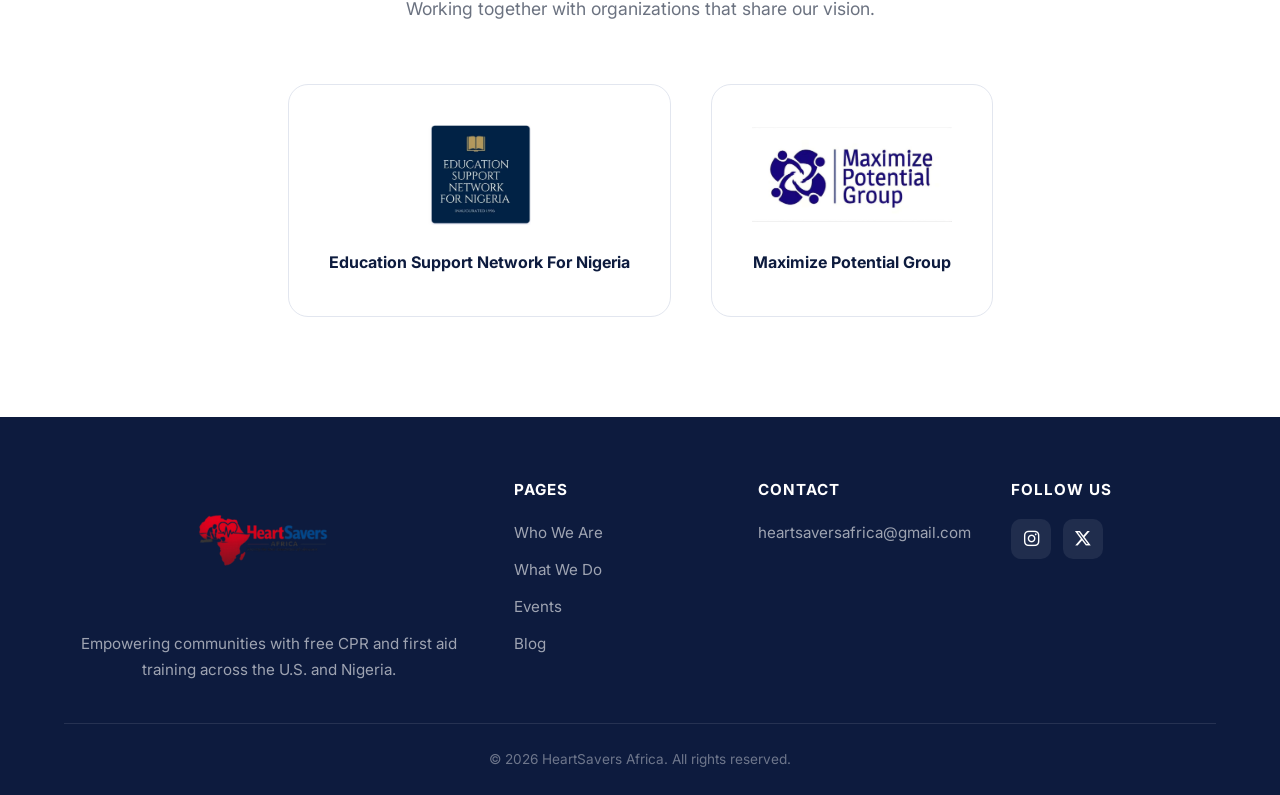
==== commit dc60e700: "Update sponsor'simage and name" ====
--- a/index.html
+++ b/index.html
@@ -112,9 +112,9 @@
       <div class="partners-grid">
         <div class="partner-card fade-up">
           <div class="partner-logo">
-            <img src="assets/images/leaders-homecare-logo.png" alt="Leaders Home Care Logo">
+            <img src="assets/images/WhatsApp Image 2026-05-25 at 00.49.33.jpeg" alt="Leaders Home Care Logo">
           </div>
-          <h4>Leaders Home Care</h4>
+          <h4>Education Support Network For Nigeria</h4>
         </div>
         <div class="partner-card fade-up">
           <div class="partner-logo">
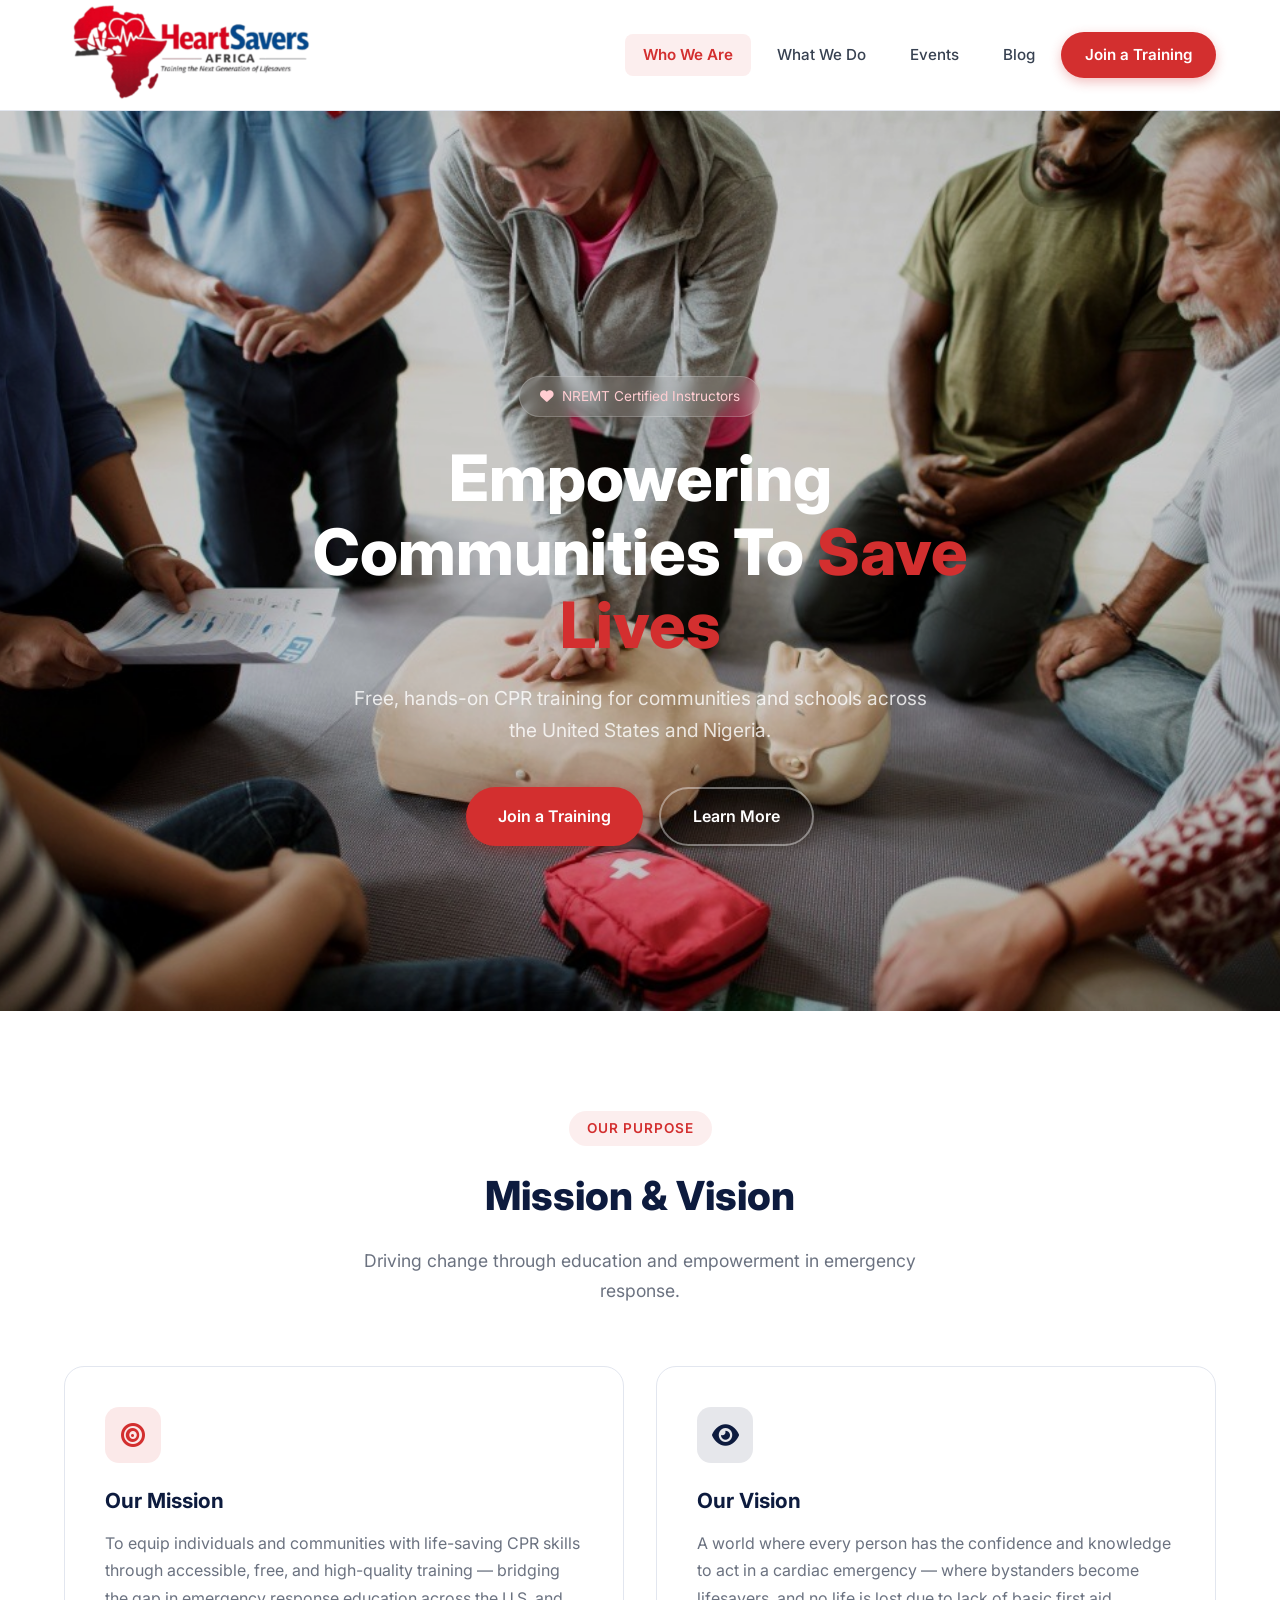
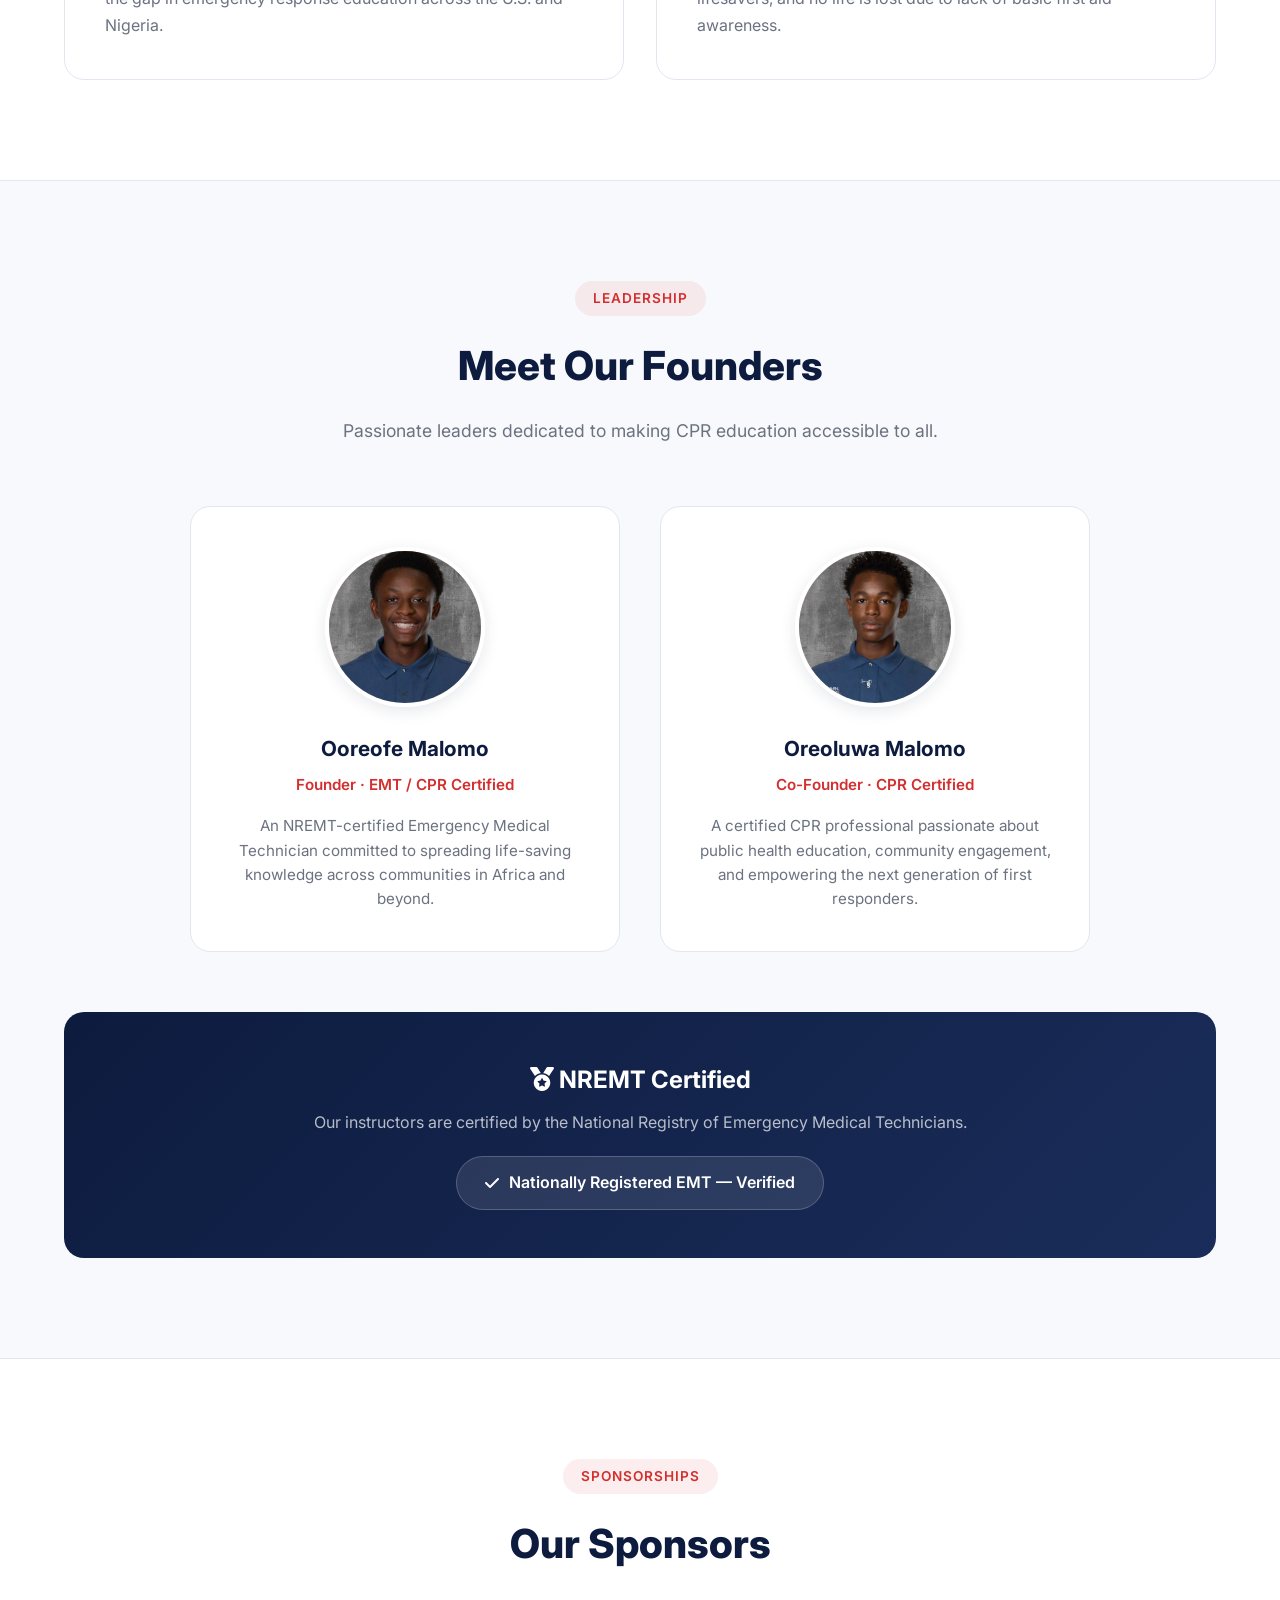
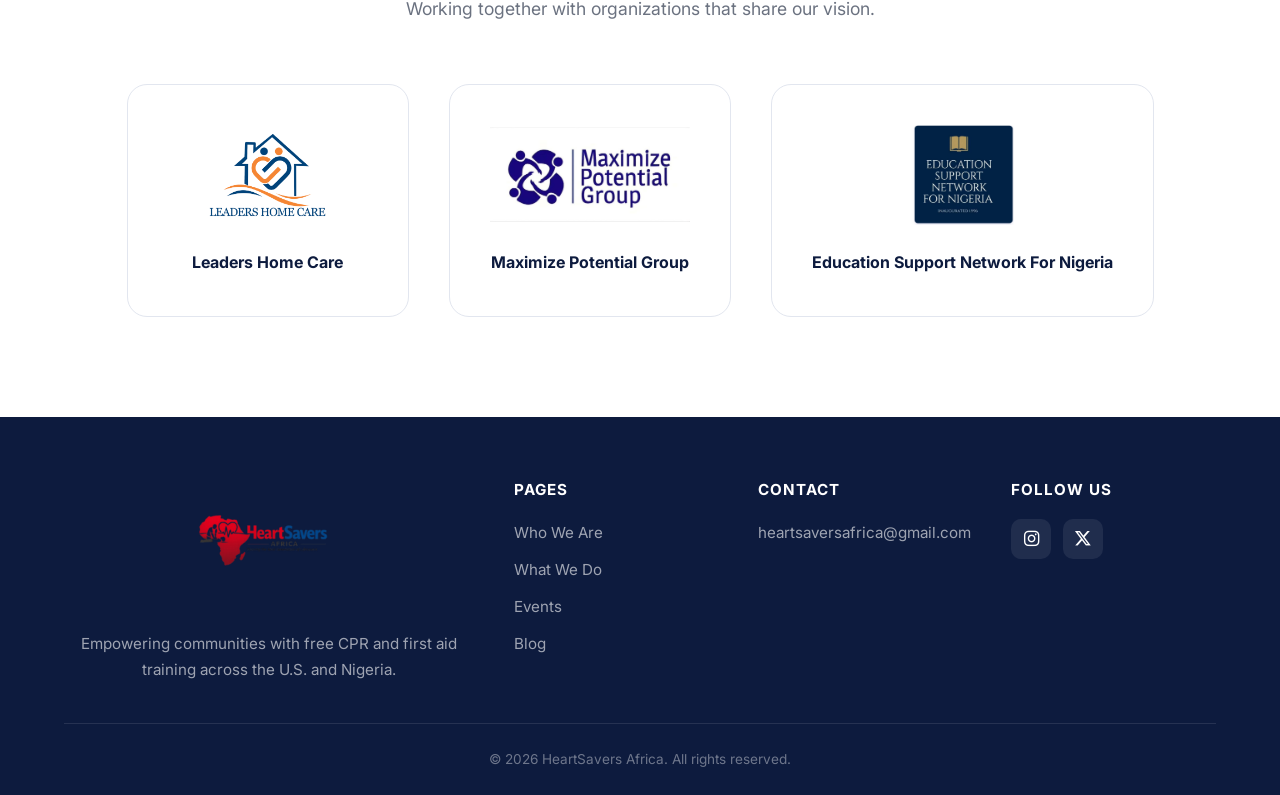
==== commit 83b794f1: "Update sponsor'simage and name" ====
--- a/index.html
+++ b/index.html
@@ -112,15 +112,21 @@
       <div class="partners-grid">
         <div class="partner-card fade-up">
           <div class="partner-logo">
-            <img src="assets/images/WhatsApp Image 2026-05-25 at 00.49.33.jpeg" alt="Leaders Home Care Logo">
+            <img src="assets/images/leaders-homecare-logo.png" alt="Leaders Home Care Logo">
           </div>
-          <h4>Education Support Network For Nigeria</h4>
+          <h4>Leaders Home Care</h4>
         </div>
         <div class="partner-card fade-up">
           <div class="partner-logo">
             <img src="assets/images/mpg-logo.jpg" alt="Maximize Potential Group Logo">
           </div>
           <h4>Maximize Potential Group</h4>
+        </div>
+        <div class="partner-card fade-up">
+          <div class="partner-logo">
+            <img src="assets/images/WhatsApp Image 2026-05-25 at 00.49.33.jpeg" alt="Leaders Home Care Logo">
+          </div>
+          <h4>Education Support Network For Nigeria</h4>
         </div>
       </div>
     </div>
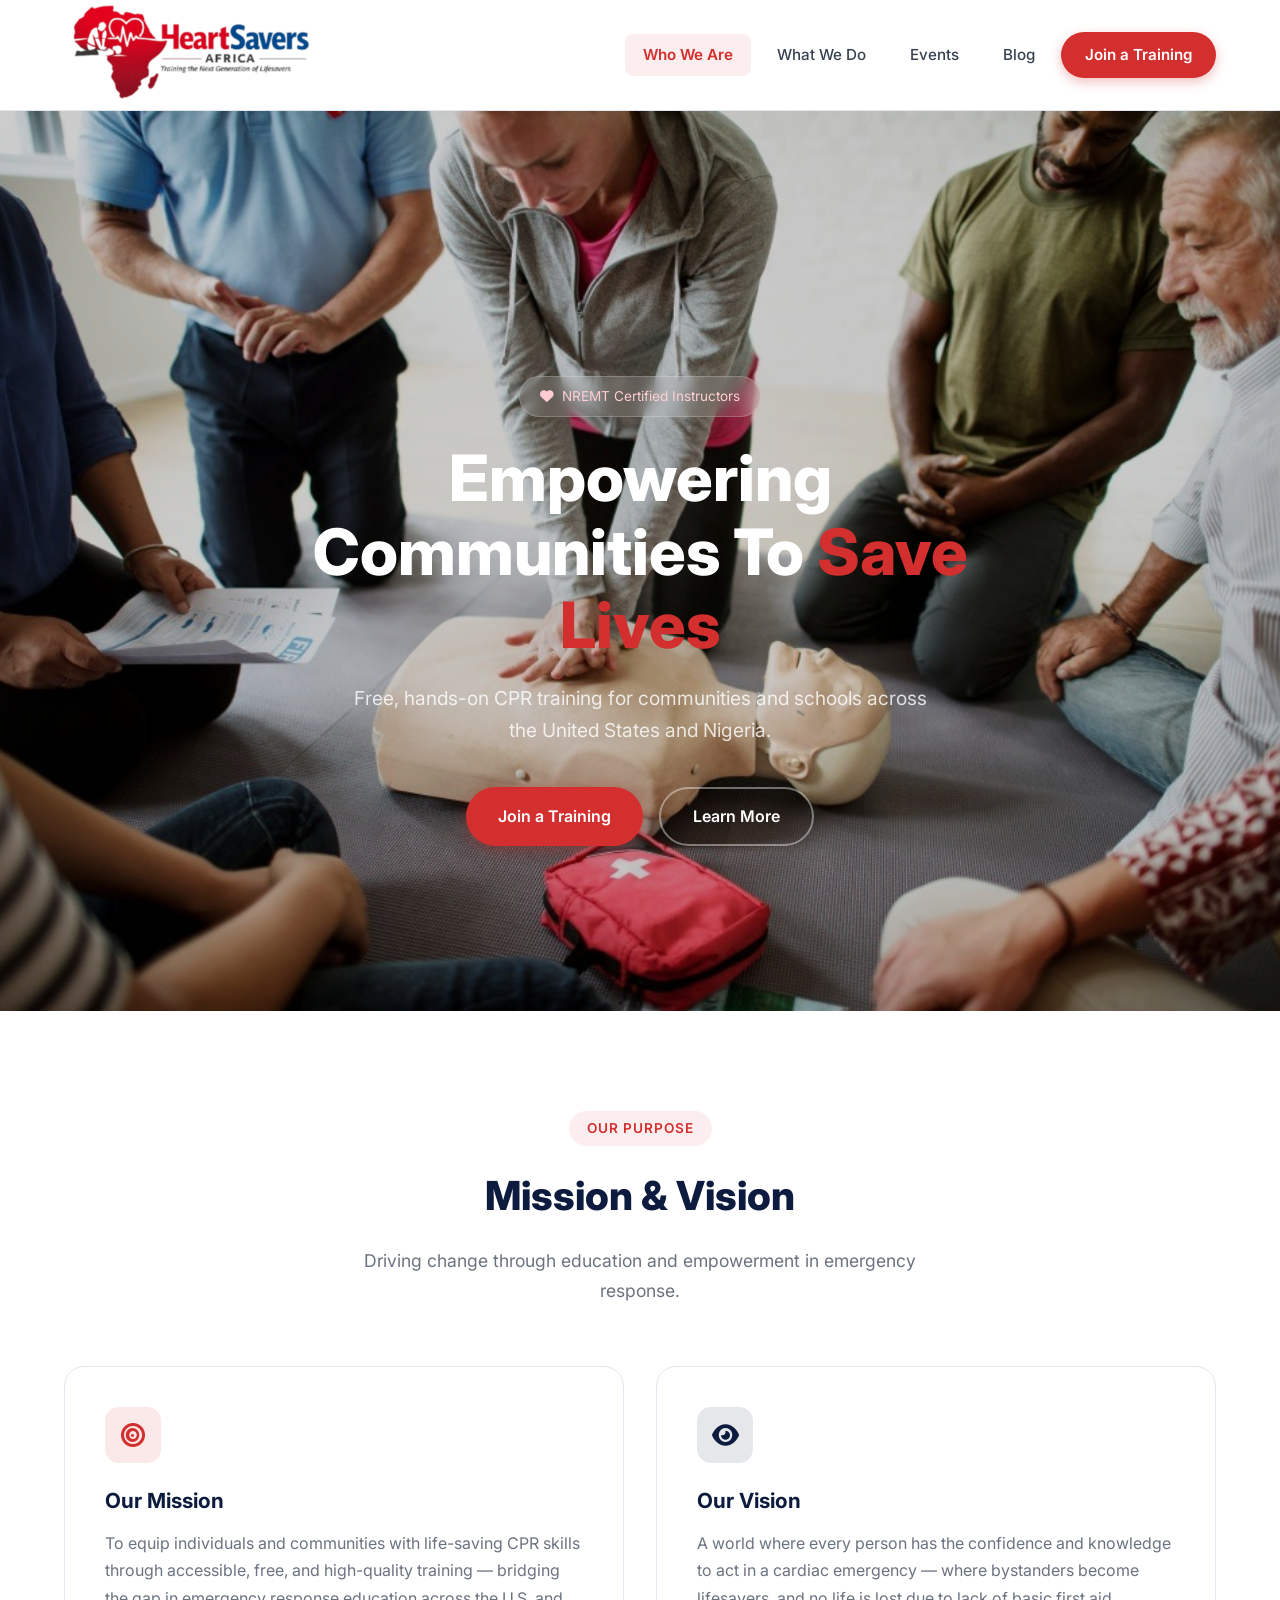
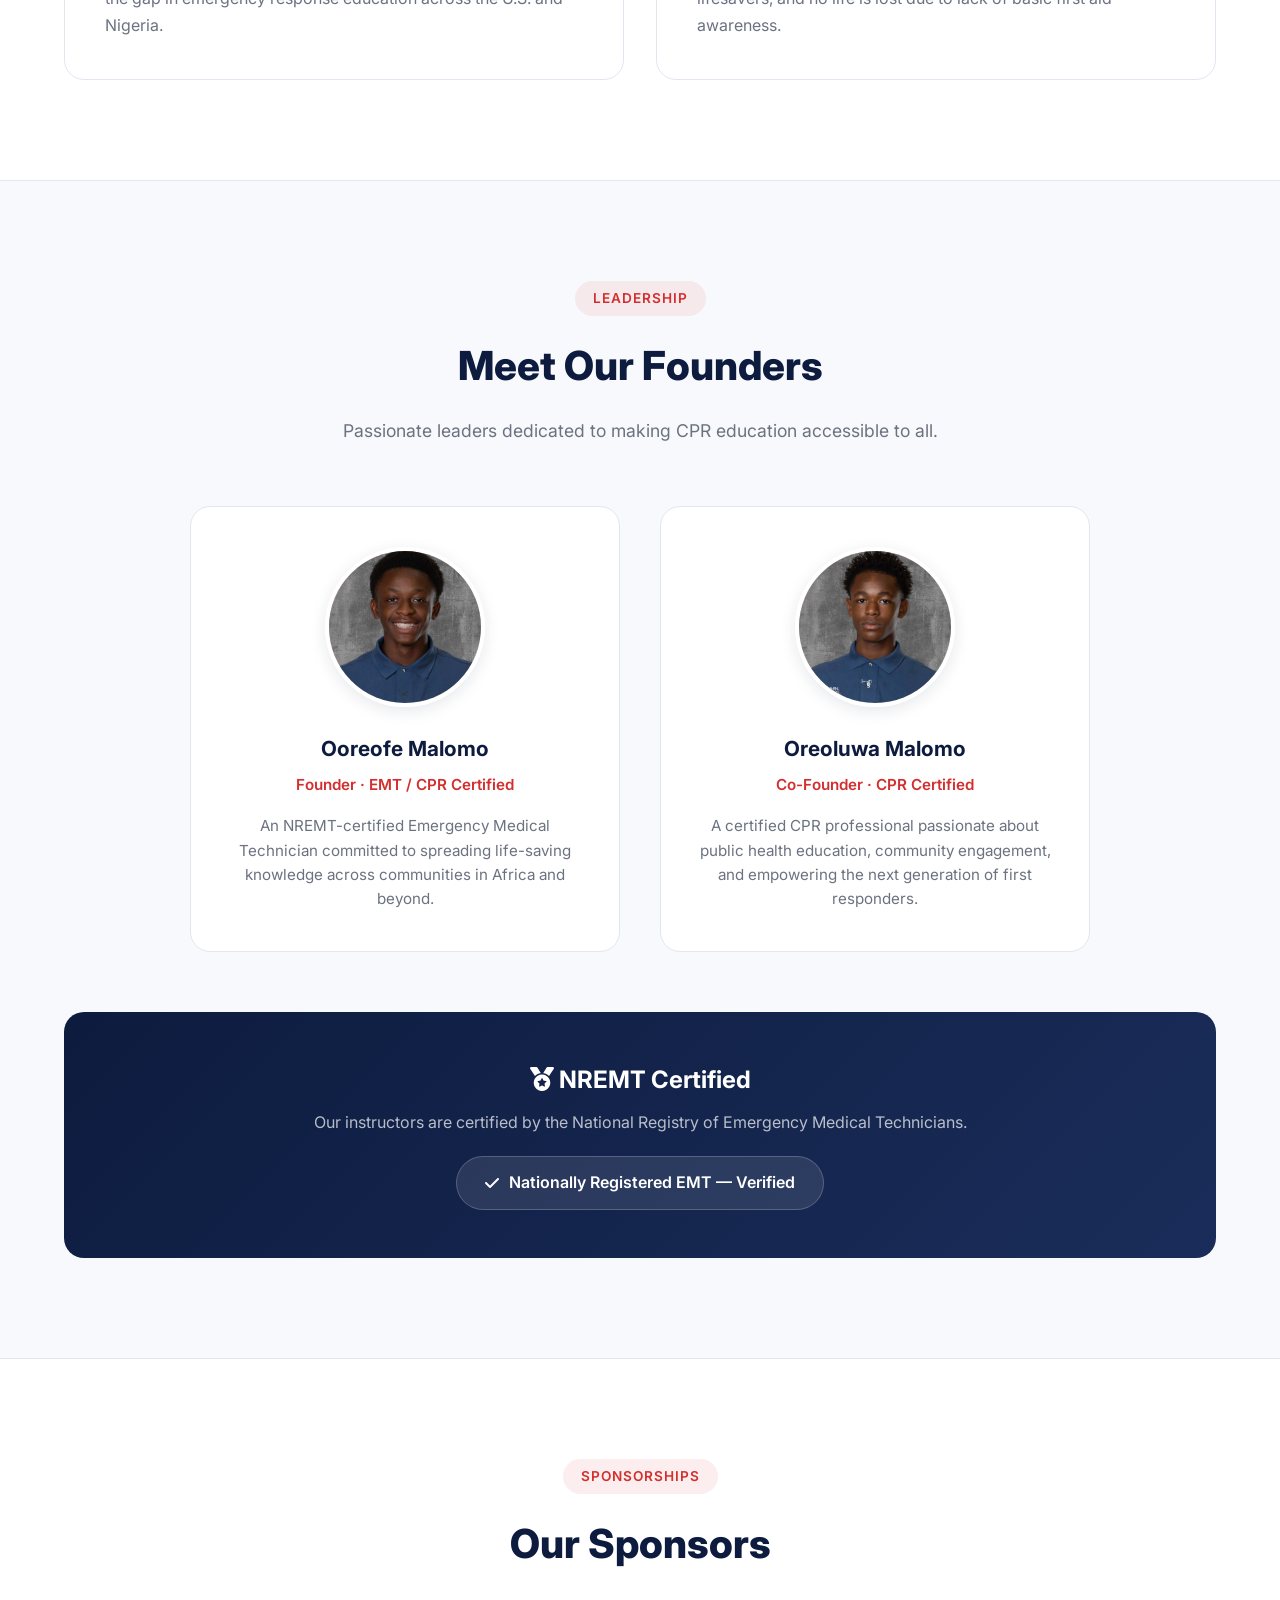
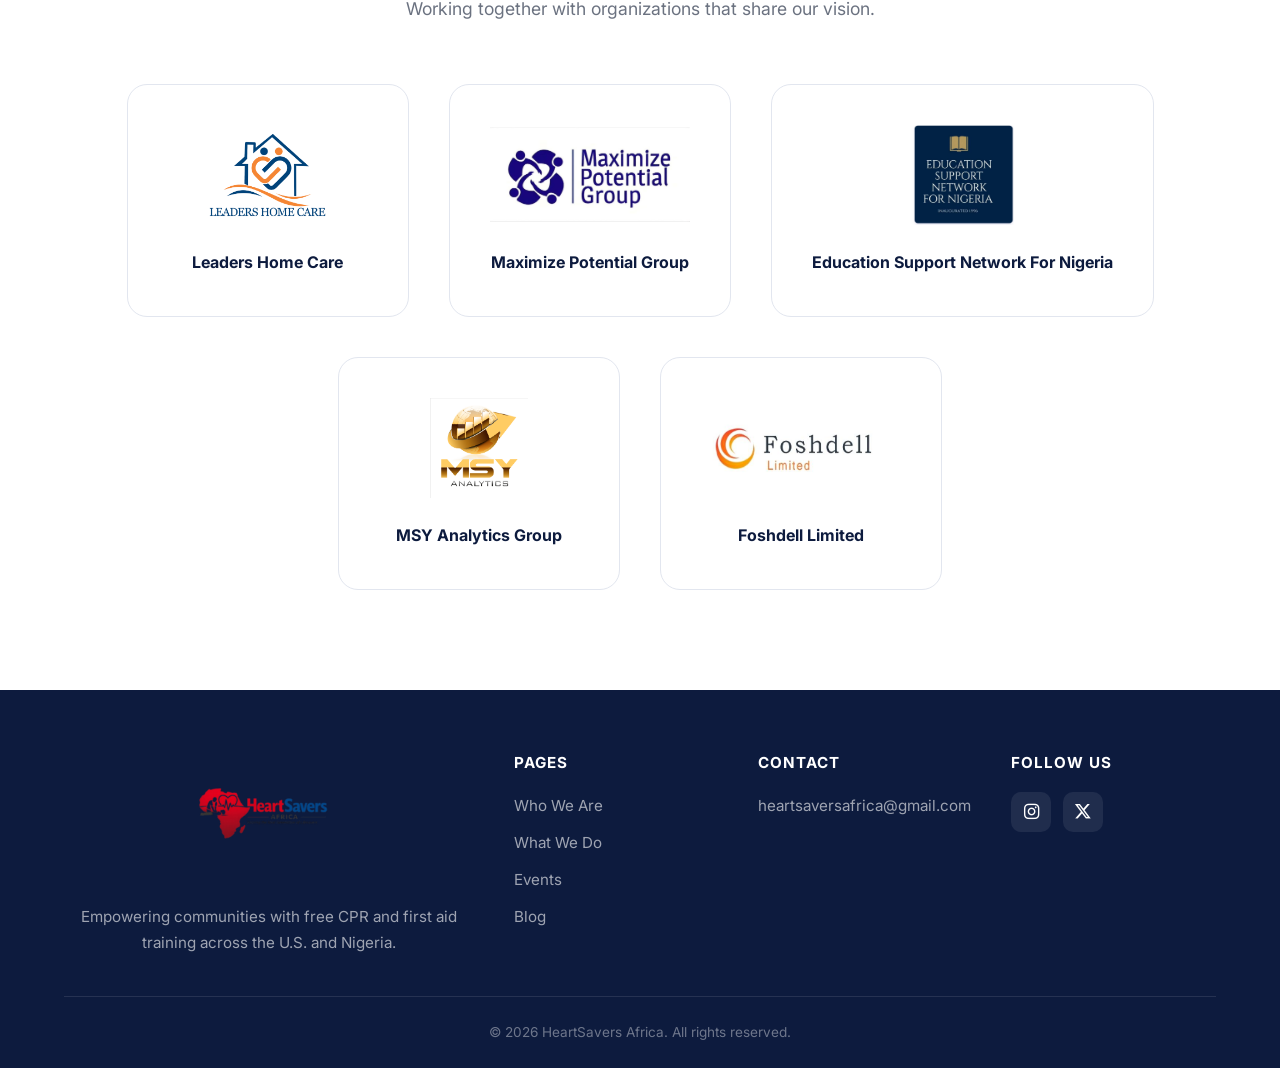
==== commit f7d69517: "Update sponsor'simage and name" ====
--- a/index.html
+++ b/index.html
@@ -3,8 +3,50 @@
 <head>
   <meta charset="UTF-8">
   <meta name="viewport" content="width=device-width, initial-scale=1.0">
-  <title>HeartSavers Africa — Empowering Communities to Save Lives</title>
-  <meta name="description" content="HeartSavers Africa empowers communities with free CPR and first aid training across the U.S. and Nigeria. Join us in saving lives.">
+  <title>HeartSavers Africa — Free CPR Training in the U.S. and Nigeria</title>
+  <meta name="description" content="HeartSavers Africa empowers communities with free, hands-on CPR and first aid training across the United States and Nigeria. NREMT-certified instructors. Join a session today.">
+
+  <!-- Canonical -->
+  <link rel="canonical" href="https://www.heartsaversafrica.org/">
+
+  <!-- Open Graph -->
+  <meta property="og:type" content="website">
+  <meta property="og:url" content="https://www.heartsaversafrica.org/">
+  <meta property="og:title" content="HeartSavers Africa — Free CPR Training in the U.S. and Nigeria">
+  <meta property="og:description" content="Free, hands-on CPR and first aid training for communities and schools across the U.S. and Nigeria. NREMT-certified instructors.">
+  <meta property="og:image" content="https://www.heartsaversafrica.org/assets/images/logo.png">
+  <meta property="og:site_name" content="HeartSavers Africa">
+  <meta property="og:locale" content="en_US">
+
+  <!-- Twitter Card -->
+  <meta name="twitter:card" content="summary_large_image">
+  <meta name="twitter:site" content="@HeartSaversHQ">
+  <meta name="twitter:title" content="HeartSavers Africa — Free CPR Training in the U.S. and Nigeria">
+  <meta name="twitter:description" content="Free, hands-on CPR and first aid training for communities and schools across the U.S. and Nigeria.">
+  <meta name="twitter:image" content="https://www.heartsaversafrica.org/assets/images/logo.png">
+
+  <!-- Schema: NonprofitOrganization -->
+  <script type="application/ld+json">
+  {
+    "@context": "https://schema.org",
+    "@type": "NonprofitOrganization",
+    "name": "HeartSavers Africa",
+    "url": "https://www.heartsaversafrica.org",
+    "logo": "https://www.heartsaversafrica.org/assets/images/logo.png",
+    "description": "Free CPR and first aid training for communities and schools across the U.S. and Nigeria. NREMT-certified instructors.",
+    "email": "heartsaversafrica@gmail.com",
+    "areaServed": ["United States", "Nigeria"],
+    "sameAs": [
+      "https://www.instagram.com/heartsaversafrica/",
+      "https://x.com/HeartSaversHQ"
+    ],
+    "founder": [
+      { "@type": "Person", "name": "Ooreofe Malomo" },
+      { "@type": "Person", "name": "Oreoluwa Malomo" }
+    ]
+  }
+  </script>
+
   <link rel="stylesheet" href="css/style.css?v=1.1">
   <link rel="icon" href="assets/images/logo.png" type="image/png">
   <link rel="stylesheet" href="https://cdnjs.cloudflare.com/ajax/libs/font-awesome/6.5.2/css/all.min.css">
@@ -76,7 +118,7 @@
       <div class="founders-grid">
         <div class="founder-card fade-up">
           <div class="founder-photo">
-            <img src="assets/images/Ooreofe2.jpg" alt="Ooreofe Malomo">
+            <img src="assets/images/Ooreofe2.jpg" alt="Ooreofe Malomo, Founder of HeartSavers Africa, NREMT-certified EMT" loading="lazy">
           </div>
           <h3>Ooreofe Malomo</h3>
           <div class="role">Founder · EMT / CPR Certified</div>
@@ -84,7 +126,7 @@
         </div>
         <div class="founder-card fade-up">
           <div class="founder-photo">
-            <img src="assets/images/Ore2.jpg" alt="Oreoluwa Malomo">
+            <img src="assets/images/Ore2.jpg" alt="Oreoluwa Malomo, Co-Founder of HeartSavers Africa, CPR Certified" loading="lazy">
           </div>
           <h3>Oreoluwa Malomo</h3>
           <div class="role">Co-Founder · CPR Certified</div>
@@ -112,21 +154,33 @@
       <div class="partners-grid">
         <div class="partner-card fade-up">
           <div class="partner-logo">
-            <img src="assets/images/leaders-homecare-logo.png" alt="Leaders Home Care Logo">
+            <img src="assets/images/leaders-homecare-logo.png" alt="Leaders Home Care — HeartSavers Africa Sponsor" loading="lazy">
           </div>
           <h4>Leaders Home Care</h4>
         </div>
         <div class="partner-card fade-up">
           <div class="partner-logo">
-            <img src="assets/images/mpg-logo.jpg" alt="Maximize Potential Group Logo">
+            <img src="assets/images/mpg-logo.jpg" alt="Maximize Potential Group — HeartSavers Africa Sponsor" loading="lazy">
           </div>
           <h4>Maximize Potential Group</h4>
         </div>
         <div class="partner-card fade-up">
           <div class="partner-logo">
-            <img src="assets/images/WhatsApp Image 2026-05-25 at 00.49.33.jpeg" alt="Leaders Home Care Logo">
+            <img src="assets/images/WhatsApp Image 2026-05-25 at 00.49.33.jpeg" alt="Education Support Network For Nigeria — HeartSavers Africa Sponsor" loading="lazy">
           </div>
           <h4>Education Support Network For Nigeria</h4>
+        </div>
+        <div class="partner-card fade-up">
+          <div class="partner-logo">
+            <img src="assets/images/Screenshot 2026-06-06 202403.png" alt="Education Support Network For Nigeria — HeartSavers Africa Sponsor" loading="lazy">
+          </div>
+          <h4> MSY Analytics Group</h4>
+        </div>
+        <div class="partner-card fade-up">
+          <div class="partner-logo">
+            <img src="assets/images/WhatsApp Image 2026-06-06 at 15.53.56.jpeg" alt="Education Support Network For Nigeria — HeartSavers Africa Sponsor" loading="lazy">
+          </div>
+          <h4>Foshdell Limited</h4>
         </div>
       </div>
     </div>
@@ -137,7 +191,7 @@
     <div class="container">
       <div class="footer-grid">
         <div class="footer-brand">
-          <img src="assets/images/logo.png" alt="HeartSavers Africa">
+          <img src="assets/images/logo.png" alt="HeartSavers Africa" loading="lazy">
           <p>Empowering communities with free CPR and first aid training across the U.S. and Nigeria.</p>
         </div>
         <div>
@@ -158,8 +212,8 @@
         <div>
           <h4>Follow Us</h4>
           <div class="social-links">
-            <a href="https://www.instagram.com/heartsaversafrica/" target="_blank" rel="noopener noreferrer" aria-label="Instagram"><i class="fa-brands fa-instagram"></i></a>
-            <a href="https://x.com/HeartSaversHQ" target="_blank" rel="noopener noreferrer" aria-label="Twitter/X"><i class="fa-brands fa-x-twitter"></i></a>
+            <a href="https://www.instagram.com/heartsaversafrica/" target="_blank" rel="noopener noreferrer" aria-label="HeartSavers Africa on Instagram"><i class="fa-brands fa-instagram"></i></a>
+            <a href="https://x.com/HeartSaversHQ" target="_blank" rel="noopener noreferrer" aria-label="HeartSavers Africa on Twitter/X"><i class="fa-brands fa-x-twitter"></i></a>
           </div>
         </div>
       </div>
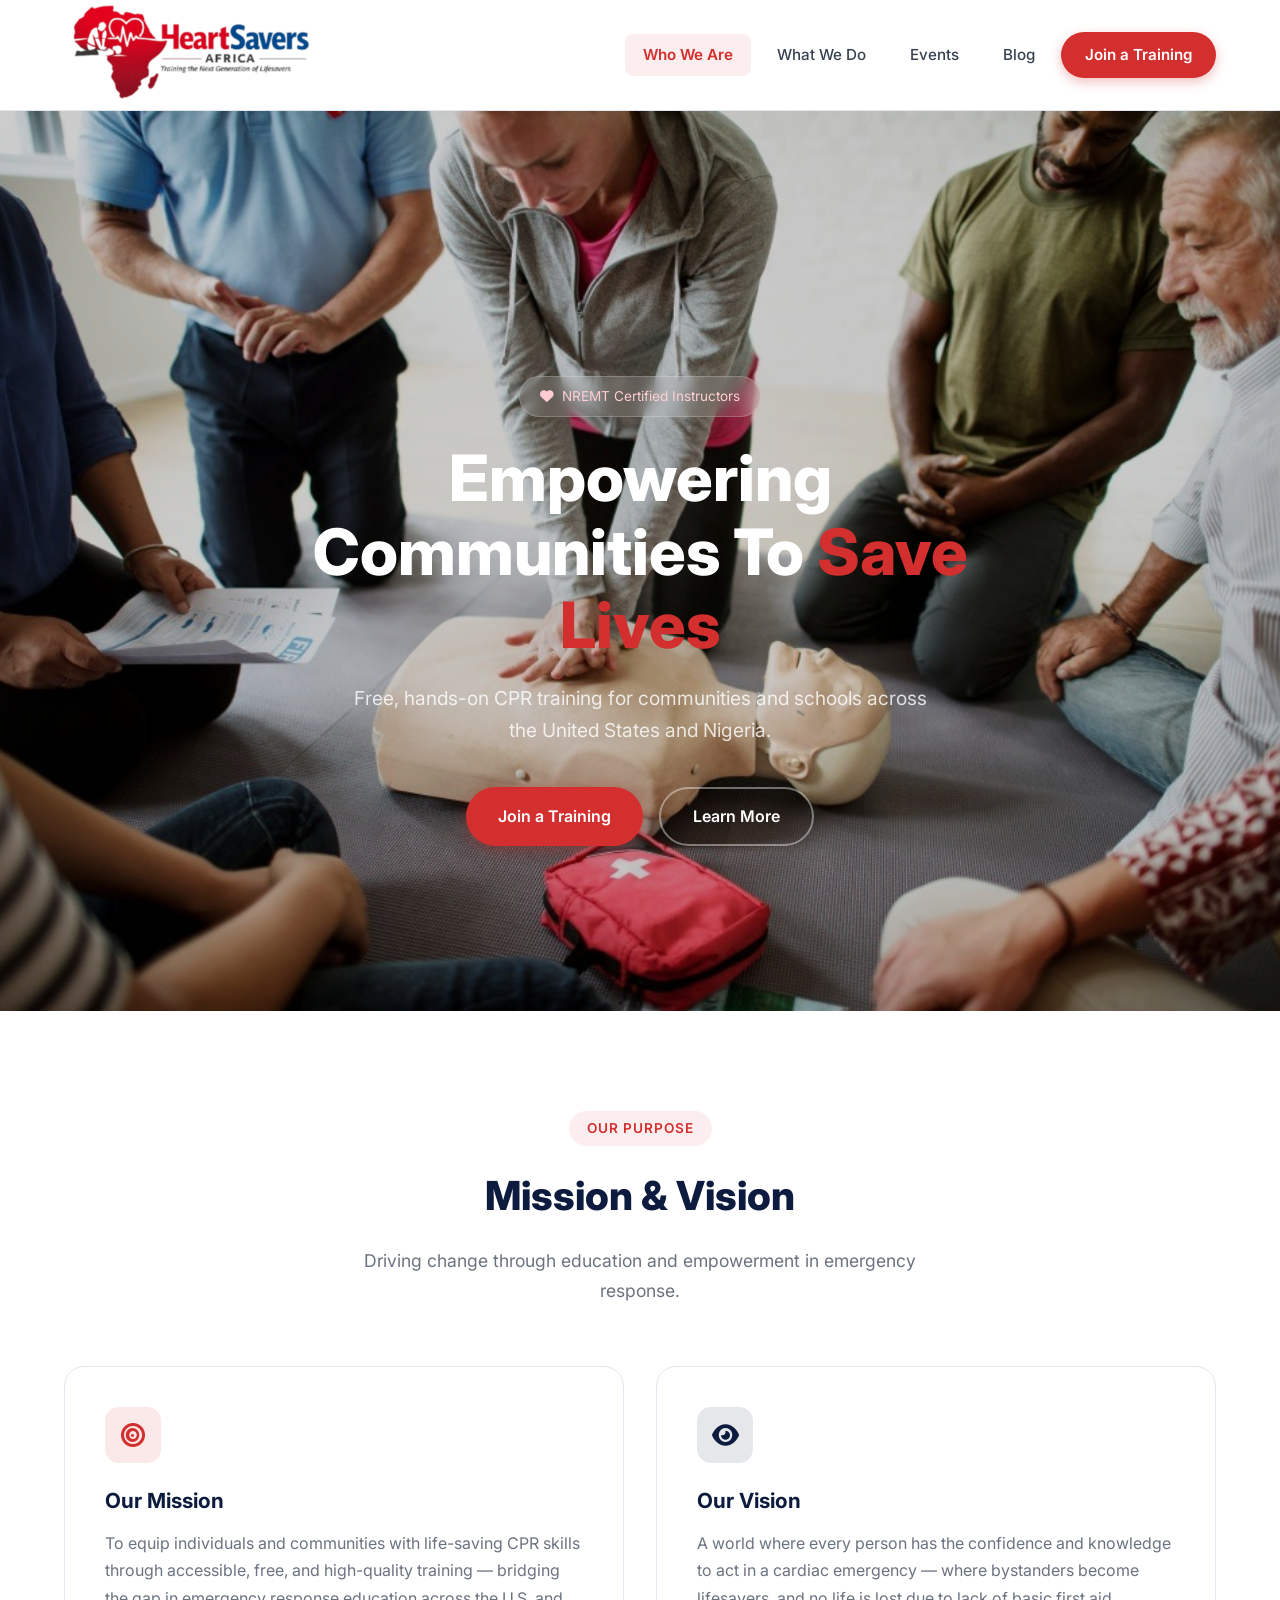
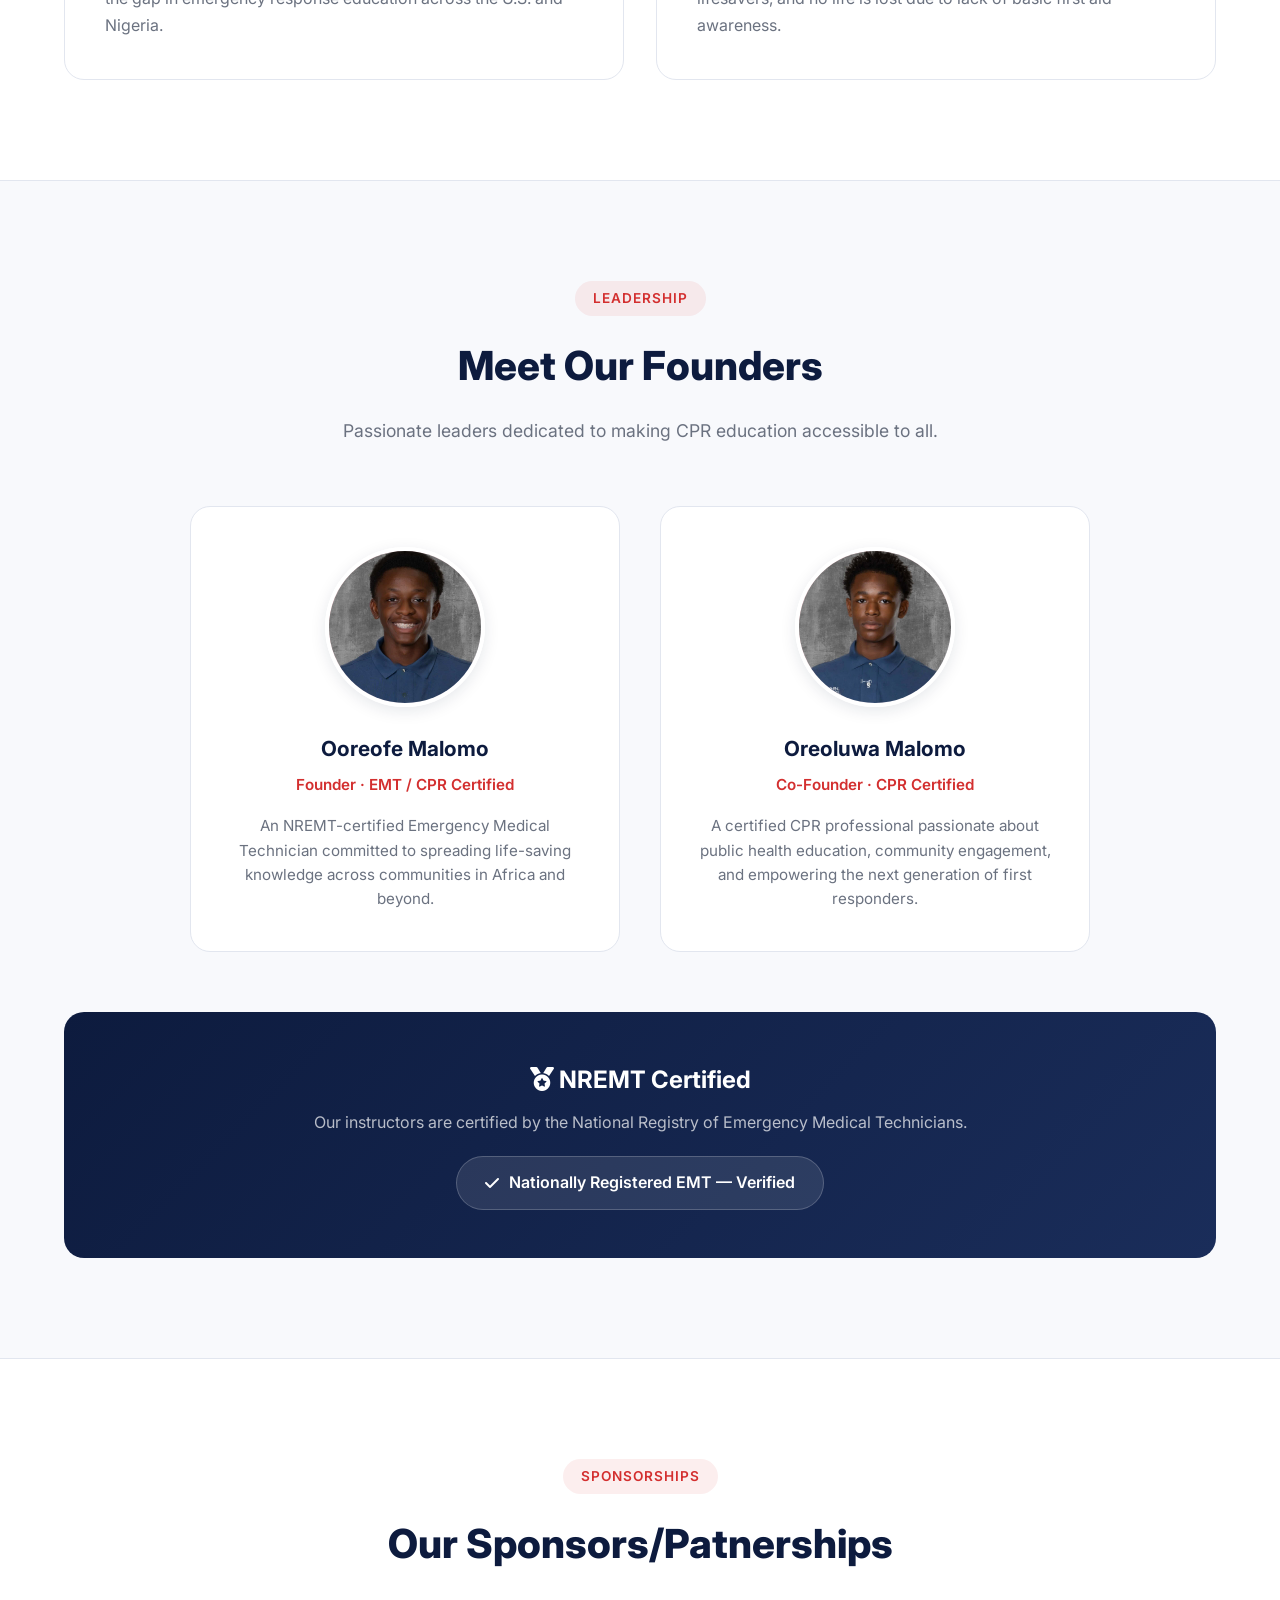
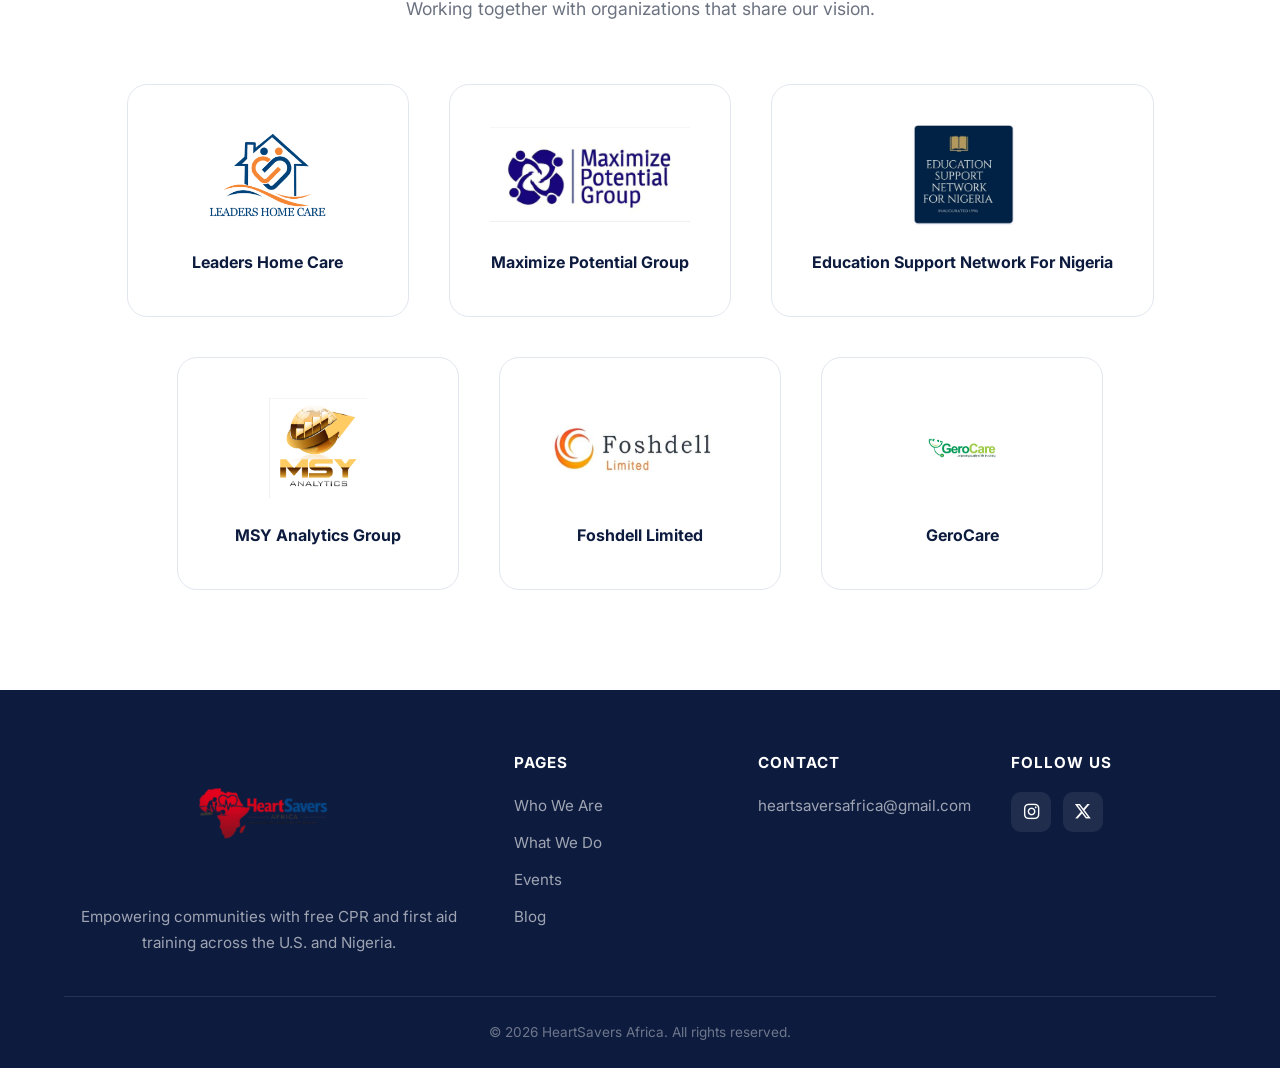
==== commit 89f8b154: "Updated patners" ====
--- a/index.html
+++ b/index.html
@@ -148,7 +148,7 @@
     <div class="container">
       <div class="section-header fade-up">
         <span class="label">Sponsorships</span>
-        <h2>Our Sponsors</h2>
+        <h2>Our Sponsors/Patnerships</h2>
         <p>Working together with organizations that share our vision.</p>
       </div>
       <div class="partners-grid">
@@ -181,6 +181,12 @@
             <img src="assets/images/WhatsApp Image 2026-06-06 at 15.53.56.jpeg" alt="Education Support Network For Nigeria — HeartSavers Africa Sponsor" loading="lazy">
           </div>
           <h4>Foshdell Limited</h4>
+        </div>
+          <div class="partner-card fade-up">
+          <div class="partner-logo">
+            <img src="assets/images/723999123_1359910689364121_7475024293575957622_n.png" alt="Education Support Network For Nigeria — HeartSavers Africa Sponsor" loading="lazy">
+          </div>
+          <h4>GeroCare</h4>
         </div>
       </div>
     </div>
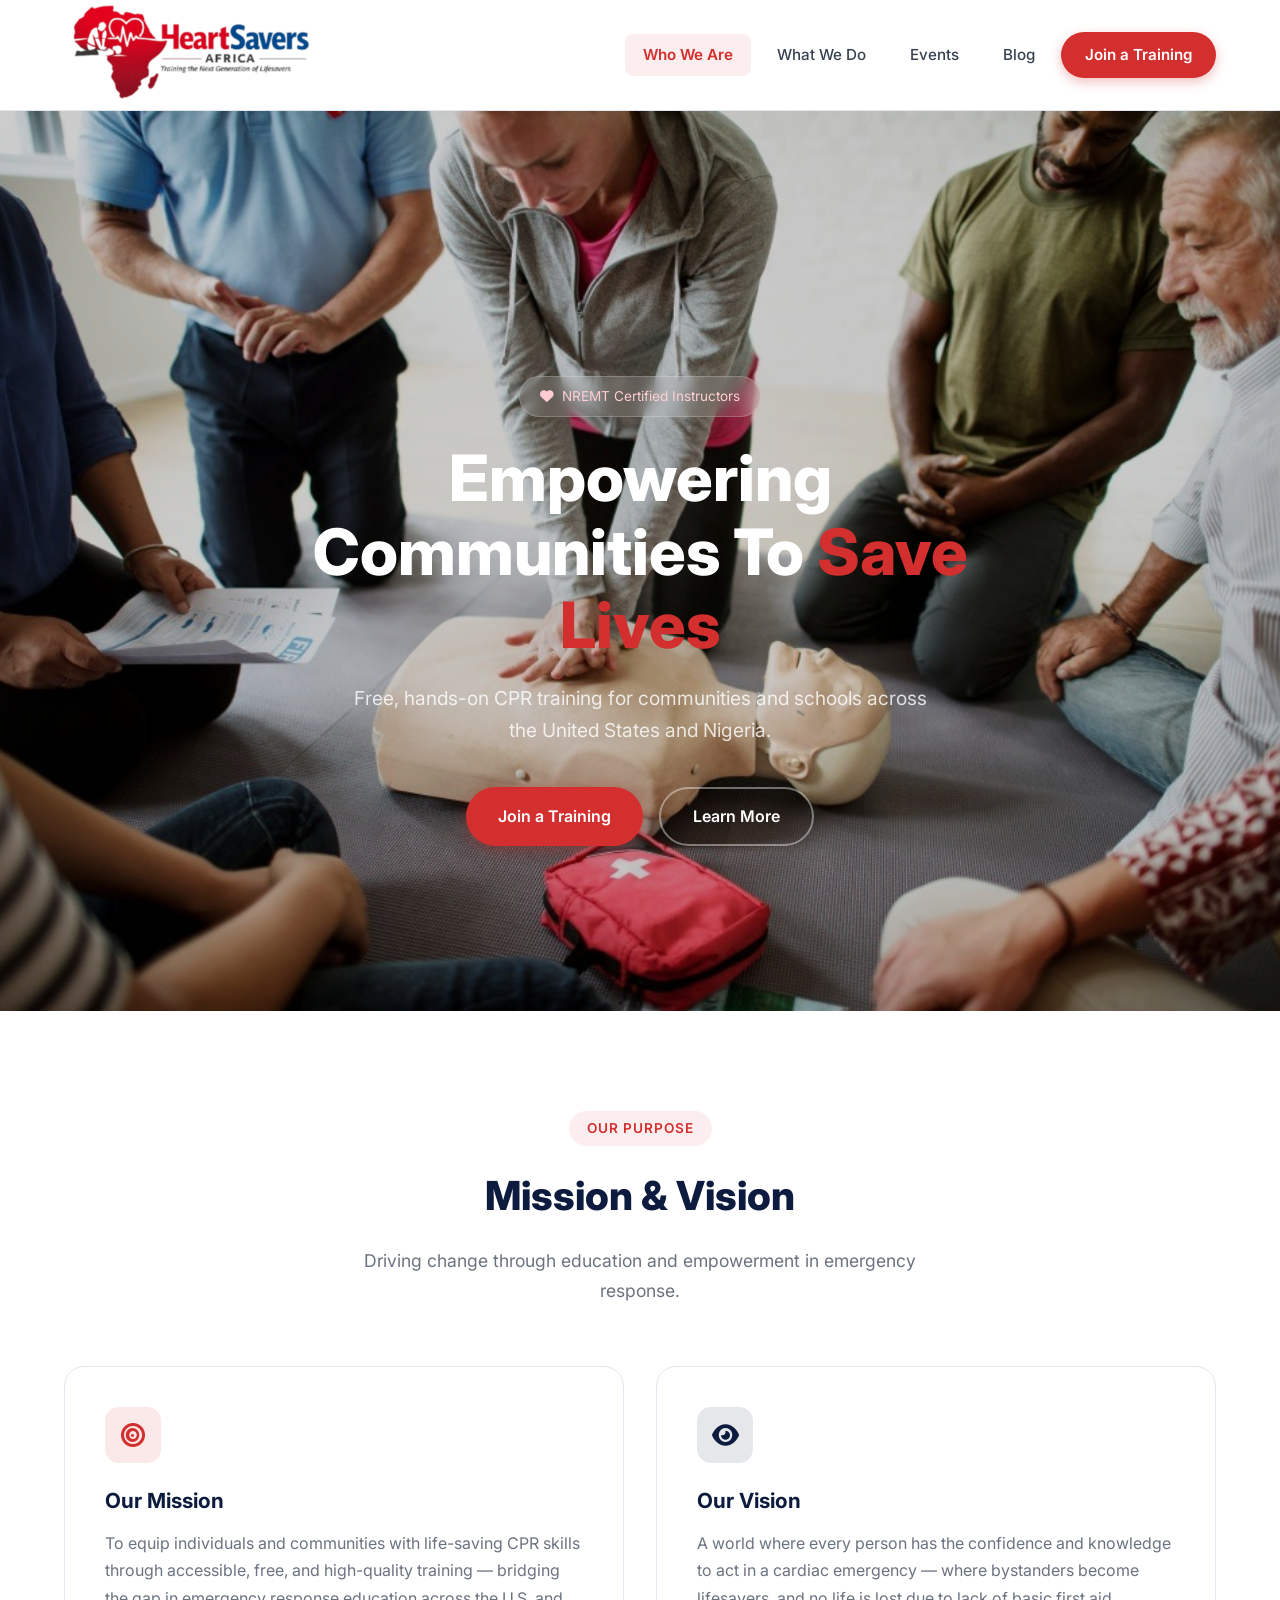
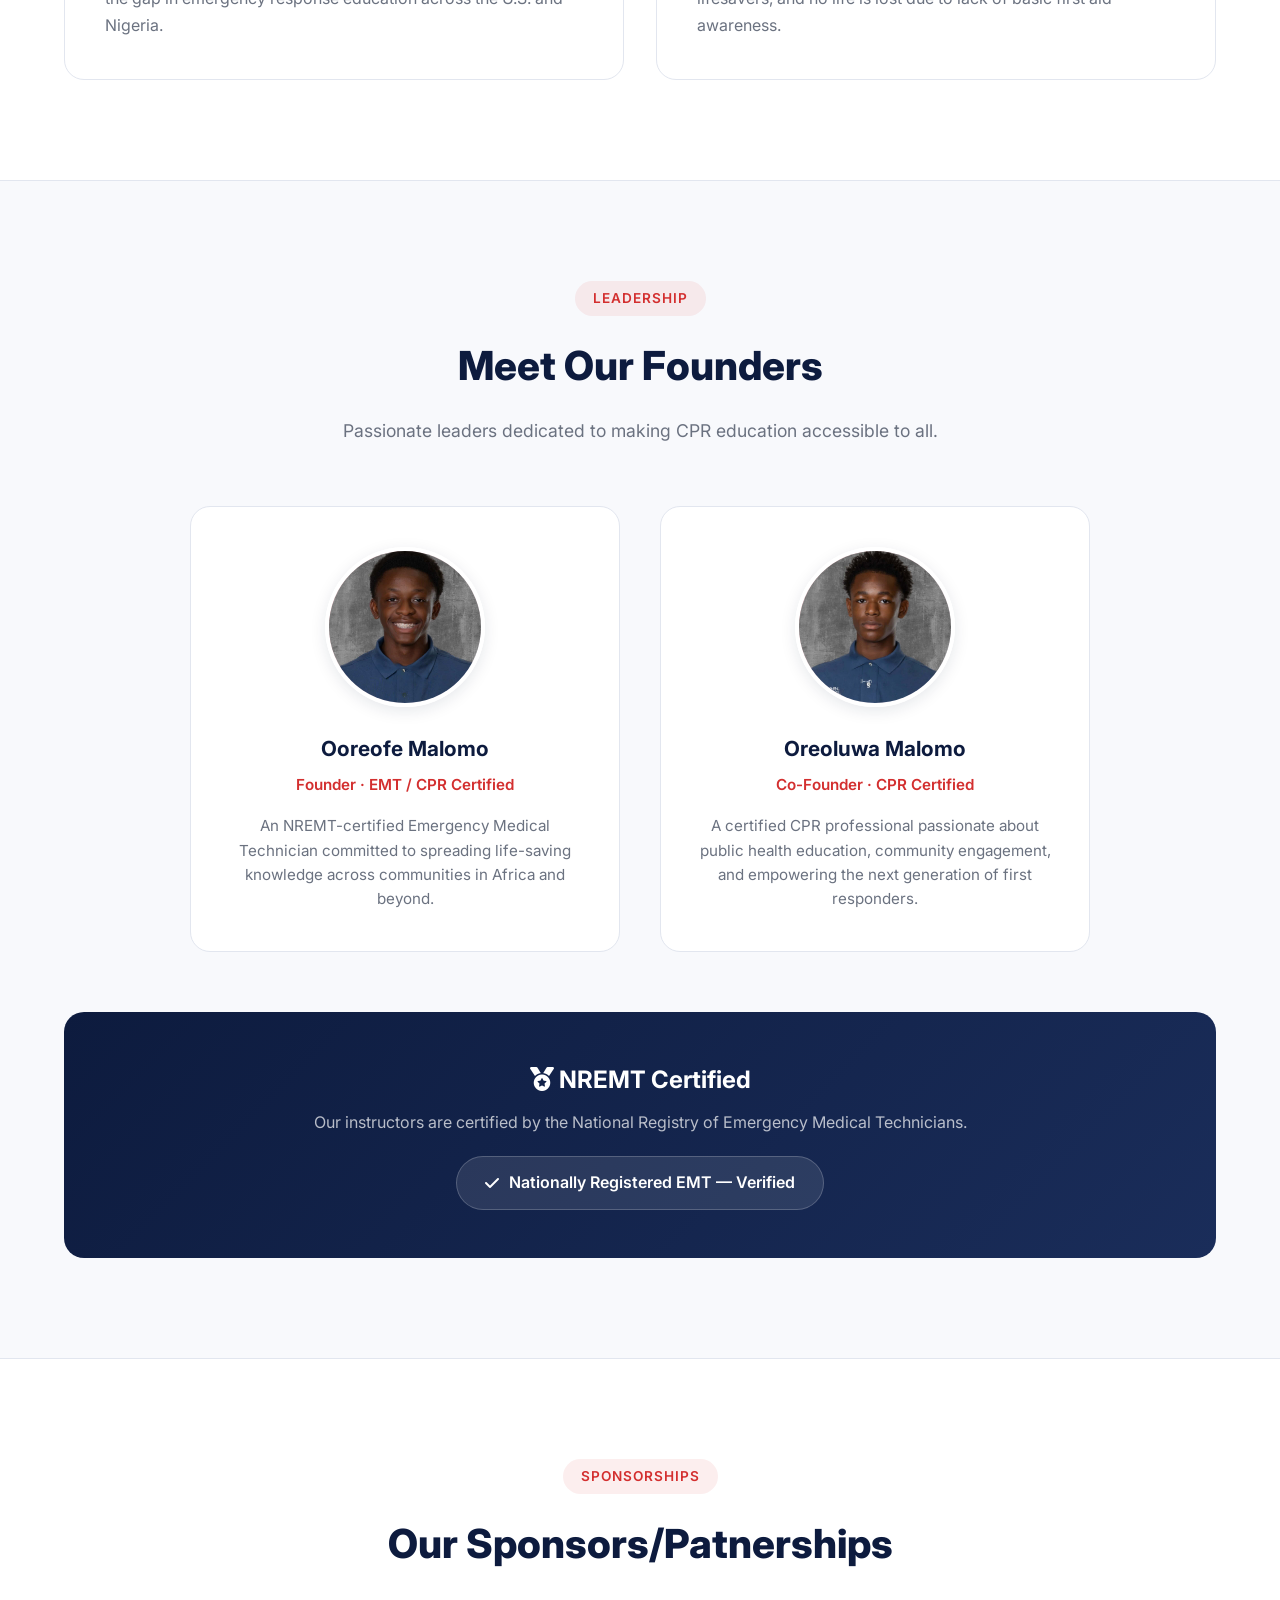
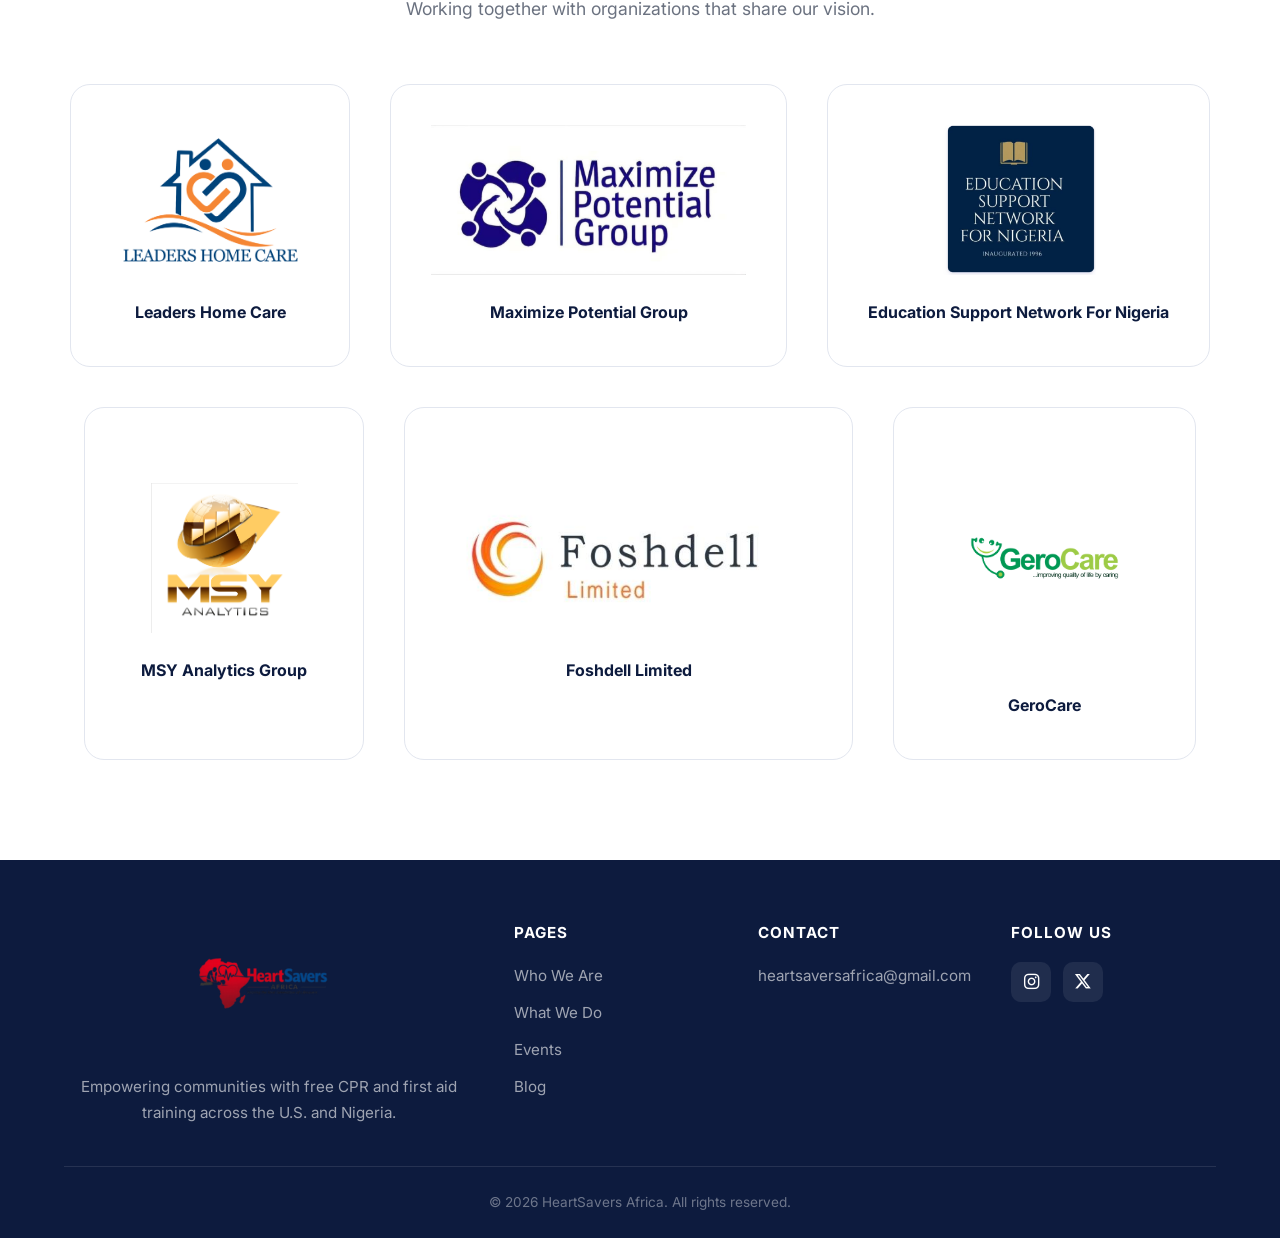
==== commit cdf09ab5: "Updated patners" ====
--- a/index.html
+++ b/index.html
@@ -182,12 +182,12 @@
           </div>
           <h4>Foshdell Limited</h4>
         </div>
-          <div class="partner-card fade-up">
-          <div class="partner-logo">
-            <img src="assets/images/723999123_1359910689364121_7475024293575957622_n.png" alt="Education Support Network For Nigeria — HeartSavers Africa Sponsor" loading="lazy">
-          </div>
-          <h4>GeroCare</h4>
-        </div>
+<div class="partner-card fade-up">
+  <div class="partner-logo partner-logo--large">
+    <img src="assets/images/723999123_1359910689364121_7475024293575957622_n.png" alt="Education Support Network For Nigeria — HeartSavers Africa Sponsor" loading="lazy">
+  </div>
+  <h4>GeroCare</h4>
+</div>
       </div>
     </div>
   </section>
--- a/css/style.css
+++ b/css/style.css
@@ -339,12 +339,23 @@
 }
 .partner-card:hover { transform: translateY(-6px); box-shadow: var(--shadow-lg); border-color: var(--navy-light); }
 .partner-logo {
-  height: 100px; width: 200px; margin: 0 auto 24px;
-  display: flex; align-items: center; justify-content: center;
+  height: 150px; 
+  width: 100%;
+  margin: 0 auto 24px;
+  display: flex;
+  align-items: center;
+  justify-content: center;
 }
 .partner-logo img {
-  max-width: 100%; max-height: 100%; object-fit: contain;
-}
+  width: 100%;
+  height: 100%;
+  object-fit: contain; 
+}
+
+.partner-logo--large {
+  height: 220px; 
+}
+
 .partner-card h4 { font-weight: 700; color: var(--navy); }
 
 /* ─── FEATURE CARDS ─── */
